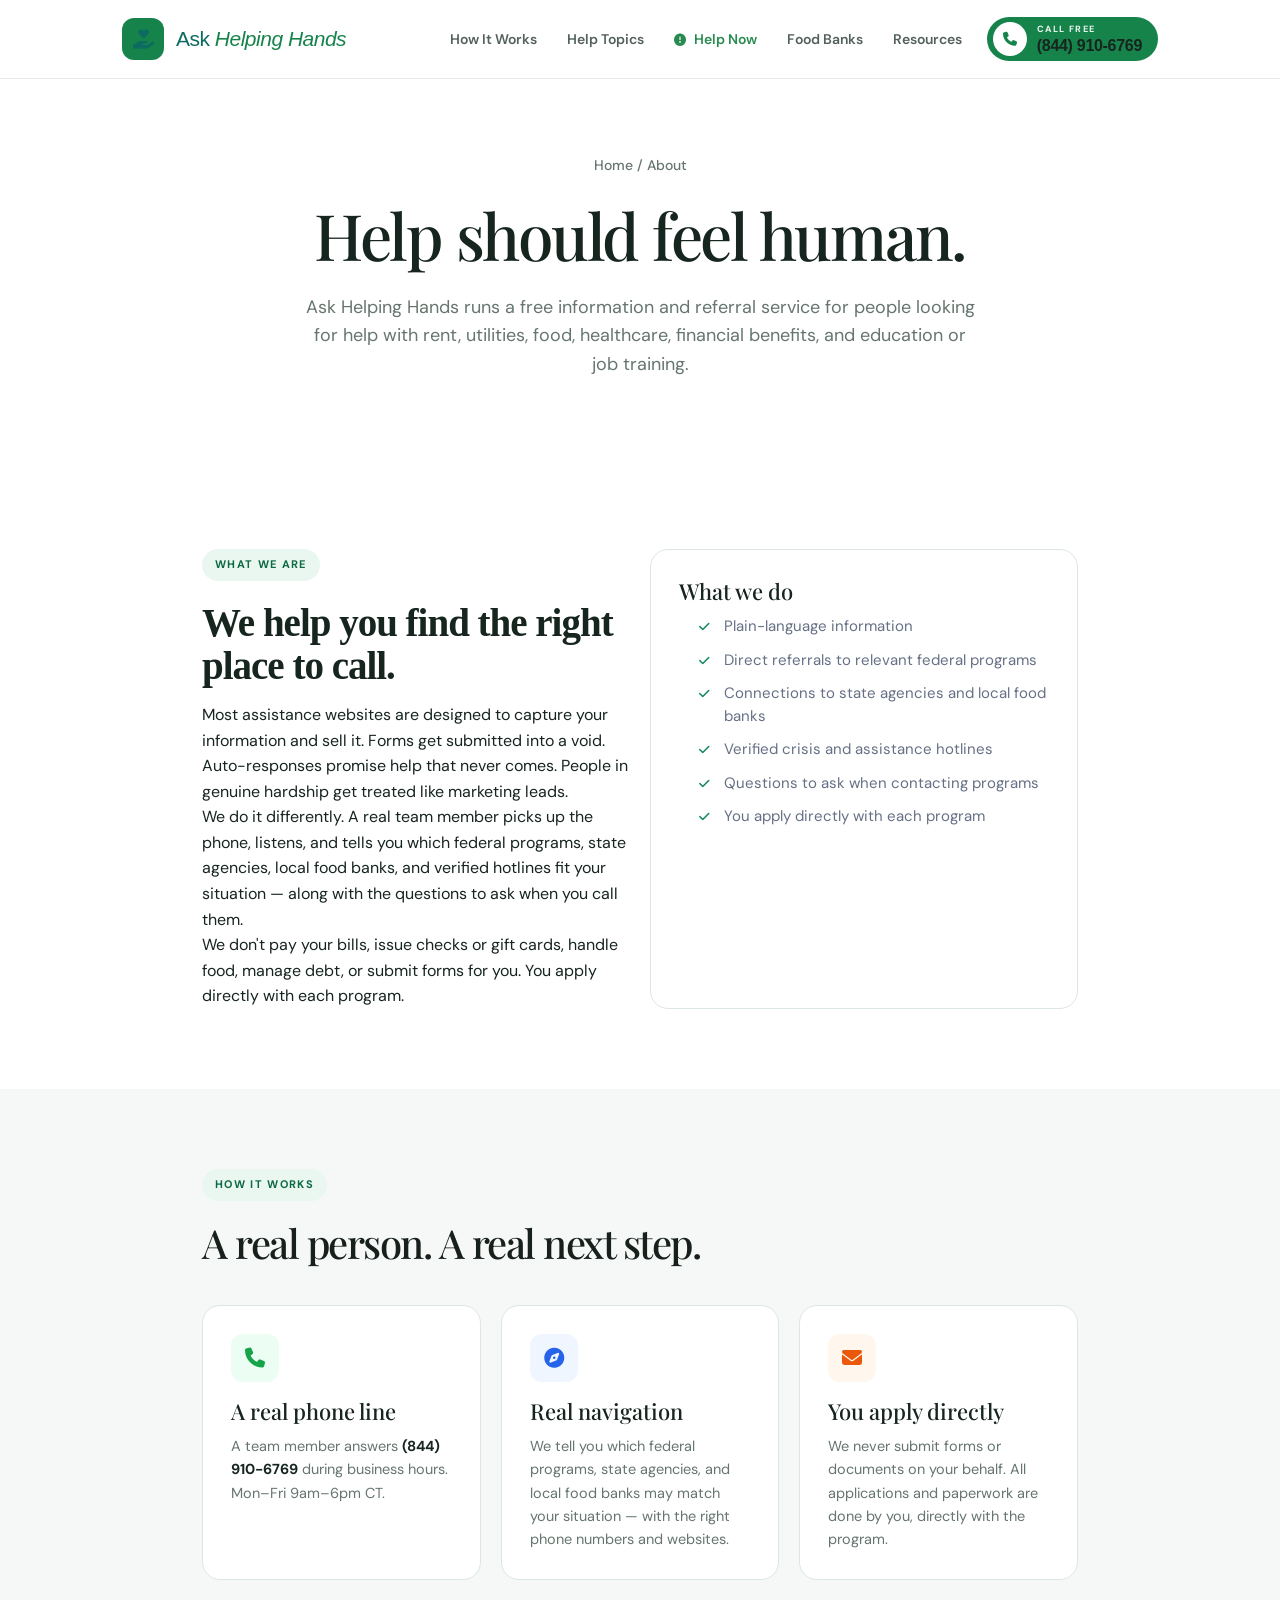
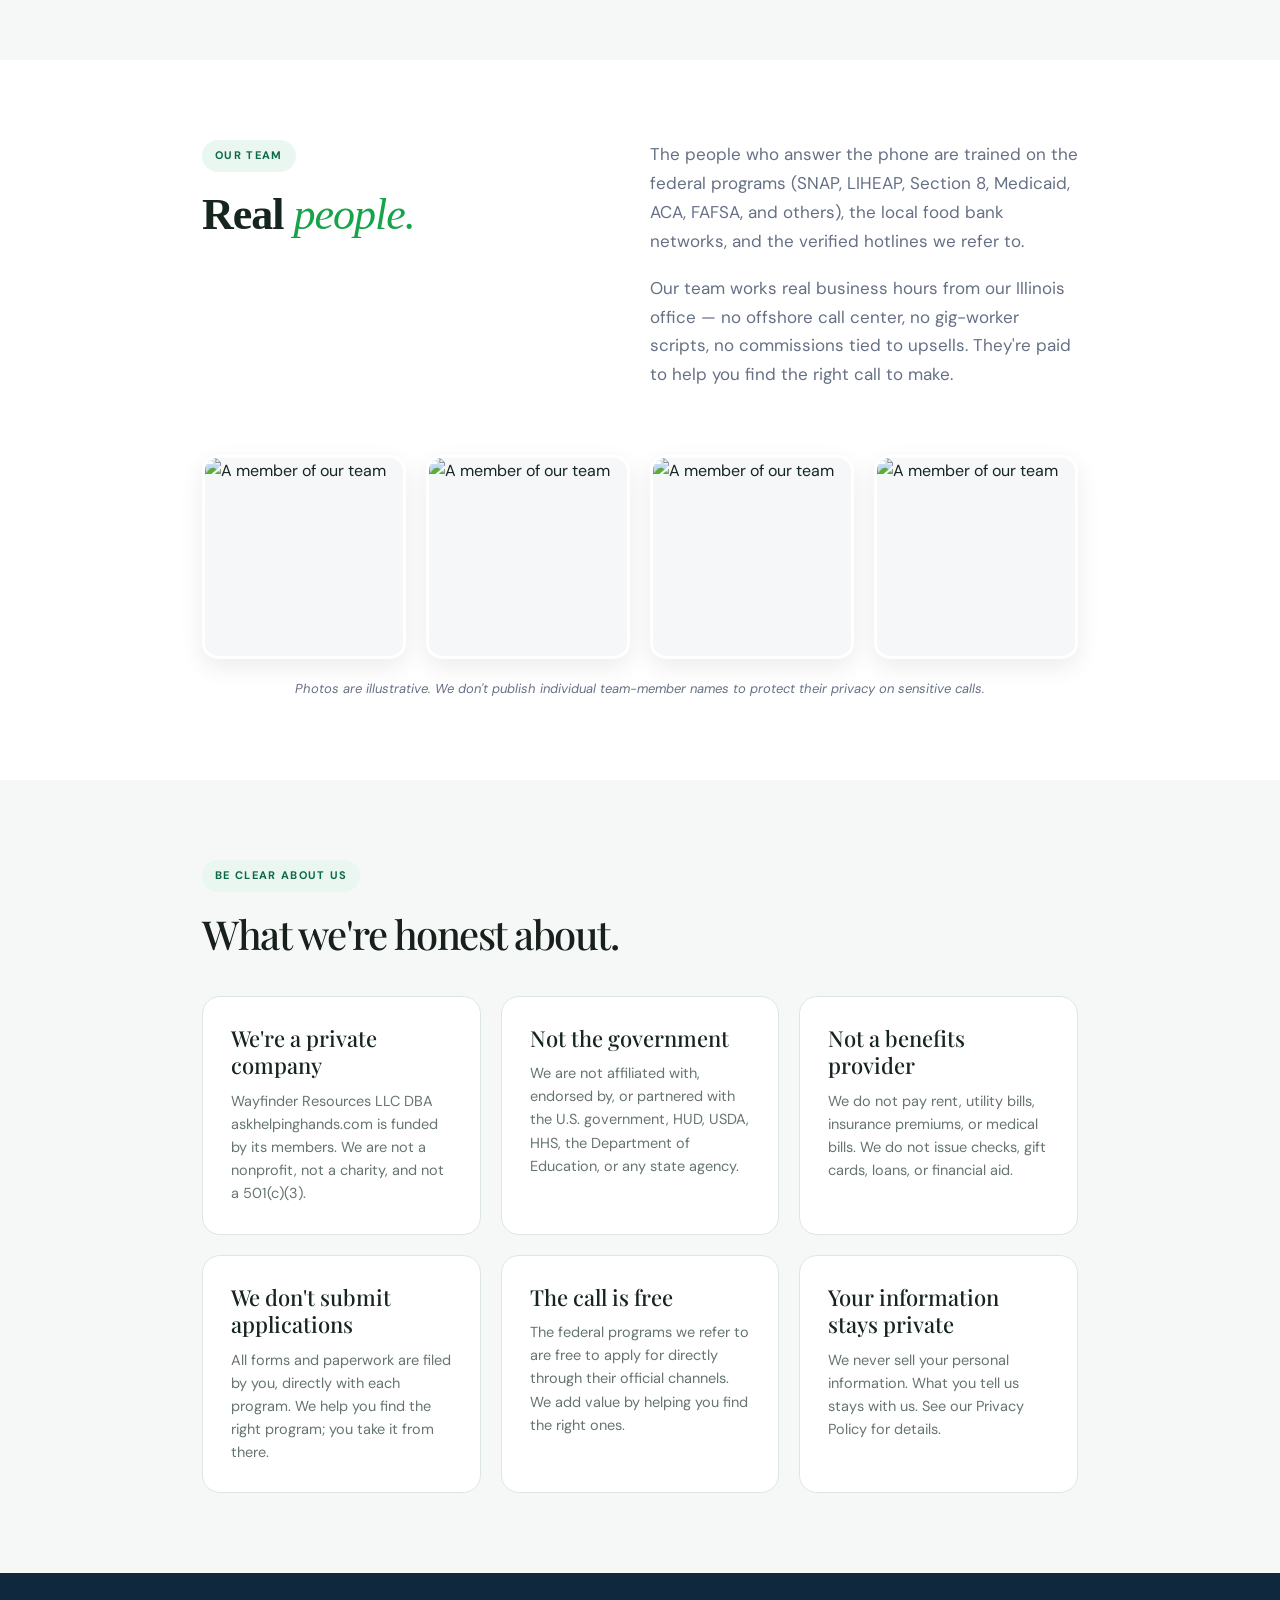
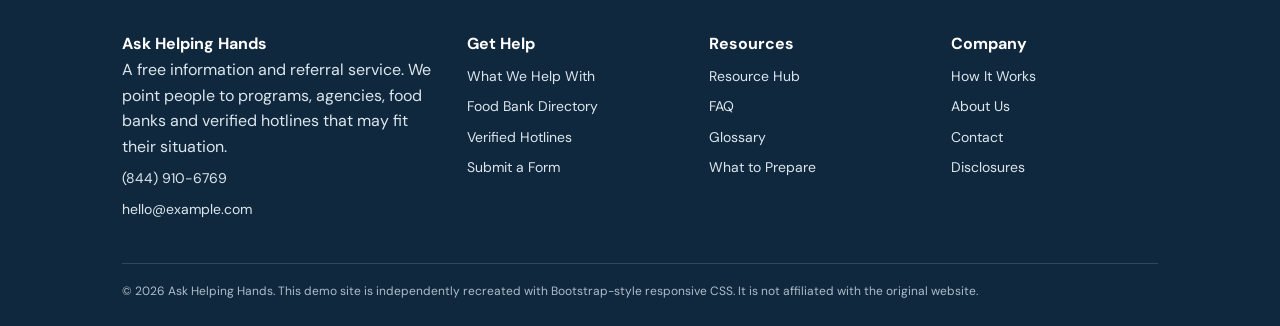
==== about.html @ 0b808bdf "new" ====
<!doctype html><html lang="en"><head><meta charset="utf-8"><meta name="viewport" content="width=device-width,initial-scale=1">
<title>About Us | Ask Helping Hands</title><meta name="description" content="Information and referral resources for help with food, housing, utilities, healthcare, finances and education.">
<link rel="stylesheet" href="assets/style.css">
<link rel="stylesheet" href="assets/how-it.css">
 <link rel="stylesheet" href="https://cdnjs.cloudflare.com/ajax/libs/font-awesome/6.7.2/css/all.min.css">
</head><body>
<header class="site-header">
  <div class="container nav-container">

    <!-- Logo -->
    <a href="/" class="brand">
      <span class="brand-icon">
        <i class="fa-solid fa-hand-holding-heart"></i>
      </span>
      <span class="brand-text">
        Ask <em>Helping Hands</em>
      </span>
    </a>

    <!-- Desktop Navigation -->
    <nav class="desktop-nav">
      <a href="how-it-works.html">How It Works</a>
      <a href="services.html">Help Topics</a>
      <a href="hotlines.html" class="help-now">
        <i class="fa-solid fa-circle-exclamation"></i>
        Help Now
      </a>
      <a href="food-banks.html">Food Banks</a>
      <a href="resources.html">Resources</a>
    </nav>

    <!-- Call Button -->
    <a href="tel:+18449106769" class="nav-call">
      <span class="call-icon">
        <i class="fa-solid fa-phone"></i>
      </span>

      <span class="call-text">
        <small>CALL FREE</small>
        <strong>(844) 910-6769</strong>
      </span>
    </a>

    <!-- Mobile Menu Button -->
    <button class="mobile-menu-btn" id="mobileMenuBtn" aria-label="Open menu">
      <i class="fa-solid fa-bars"></i>
    </button>

  </div>

  <!-- Mobile Navigation -->
  <div class="mobile-nav" id="mobileNav">
    <a href="how-it-works.html">
      <i class="fa-solid fa-route"></i>
      How It Works
    </a>

    <a href="services.html">
      <i class="fa-solid fa-hand-holding-heart"></i>
      Help Topics
    </a>

    <a href="hotlines.html" class="mobile-help-now">
      <i class="fa-solid fa-circle-exclamation"></i>
      Help Now
    </a>

    <a href="food-banks.html">
      <i class="fa-solid fa-location-dot"></i>
      Food Banks
    </a>

    <a href="resources.html">
      <i class="fa-solid fa-book-open"></i>
      Resources
    </a>

    <a href="tel:+18449106769" class="mobile-call">
      <i class="fa-solid fa-phone"></i>
      Call Free — (844) 910-6769
    </a>
  </div>
</header>
<header class="page-hero">
  <div class="container">
    <div class="breadcrumbs">Home / About</div>
    <h1>Help should feel human.</h1>
    <p class="muted">
      Ask Helping Hands runs a free information and referral service for people
      looking for help with rent, utilities, food, healthcare, financial
      benefits, and education or job training.
    </p>
  </div>
</header>

<section class="section">
  <div class="container grid-2">

    <div>
      <div class="eyebrow">What we are</div>

      <h2>We help you find the right place to call.</h2>

      <p>
        Most assistance websites are designed to capture your information and
        sell it. Forms get submitted into a void. Auto-responses promise help
        that never comes. People in genuine hardship get treated like
        marketing leads.
      </p>

      <p>
        We do it differently. A real team member picks up the phone, listens,
        and tells you which federal programs, state agencies, local food banks,
        and verified hotlines fit your situation — along with the questions to
        ask when you call them.
      </p>

      <p>
        We don't pay your bills, issue checks or gift cards, handle food,
        manage debt, or submit forms for you. You apply directly with each
        program.
      </p>
    </div>

    <div class="card">
      <h3>What we do</h3>

      <ul>
        <li>Plain-language information</li>
        <li>Direct referrals to relevant federal programs</li>
        <li>Connections to state agencies and local food banks</li>
        <li>Verified crisis and assistance hotlines</li>
        <li>Questions to ask when contacting programs</li>
        <li>You apply directly with each program</li>
      </ul>
    </div>

  </div>
</section>


<section class="section alt">
  <div class="container">

    <div class="section-head">
      <div class="eyebrow">How it works</div>
      <h2>A real person. A real next step.</h2>
    </div>

    <div class="grid-3">

      <div class="card">
        <div class="icon-box">
          <i class="fa-solid fa-phone"></i>
        </div>

        <h3>A real phone line</h3>

        <p class="muted">
          A team member answers
          <strong>(844) 910-6769</strong>
          during business hours.
          Mon–Fri 9am–6pm CT.
        </p>
      </div>


      <div class="card">
        <div class="icon-box housing-icon">
          <i class="fa-solid fa-compass"></i>
        </div>

        <h3>Real navigation</h3>

        <p class="muted">
          We tell you which federal programs, state agencies, and local food
          banks may match your situation — with the right phone numbers and
          websites.
        </p>
      </div>


      <div class="card">
        <div class="icon-box food-icon">
          <i class="fa-solid fa-envelope"></i>
        </div>

        <h3>You apply directly</h3>

        <p class="muted">
          We never submit forms or documents on your behalf. All applications
          and paperwork are done by you, directly with the program.
        </p>
      </div>

    </div>
  </div>
</section>


<section class="section">
  <div class="container">

    <div class="grid-2 team-intro">

      <div>
        <div class="eyebrow">Our Team</div>

        <h2>
          Real <em>people.</em>
        </h2>
      </div>

      <div>
        <p>
          The people who answer the phone are trained on the federal programs
          (SNAP, LIHEAP, Section 8, Medicaid, ACA, FAFSA, and others), the
          local food bank networks, and the verified hotlines we refer to.
        </p>

        <p>
          Our team works real business hours from our Illinois office — no
          offshore call center, no gig-worker scripts, no commissions tied to
          upsells. They're paid to help you find the right call to make.
        </p>
      </div>

    </div>


    <div class="team-gallery">

      <div class="team-photo">
        <img
          src="https://images.unsplash.com/photo-1556172732-1faa5d572eb6?w=320&h=320&fit=crop&crop=faces&auto=format&q=85"
          alt="A member of our team"
          loading="lazy"
        >
      </div>

      <div class="team-photo">
        <img
          src="https://images.unsplash.com/photo-1568236645308-b332c0acb6db?w=320&h=320&fit=crop&crop=faces&auto=format&q=85"
          alt="A member of our team"
          loading="lazy"
        >
      </div>

      <div class="team-photo">
        <img
          src="https://images.unsplash.com/photo-1533435137002-455932c8538f?w=320&h=320&fit=crop&crop=faces&auto=format&q=85"
          alt="A member of our team"
          loading="lazy"
        >
      </div>

      <div class="team-photo">
        <img
          src="https://images.unsplash.com/photo-1591761302407-cd59c623f5e2?w=320&h=320&fit=crop&crop=faces&auto=format&q=85"
          alt="A member of our team"
          loading="lazy"
        >
      </div>

    </div>

    <p class="team-note">
      Photos are illustrative. We don't publish individual team-member names
      to protect their privacy on sensitive calls.
    </p>

  </div>
</section>


<section class="section alt">
  <div class="container">

    <div class="section-head">
      <div class="eyebrow">Be clear about us</div>
      <h2>What we're honest about.</h2>
    </div>

    <div class="grid-3">

      <div class="card">
        <h3>We're a private company</h3>
        <p class="muted">
          Wayfinder Resources LLC DBA askhelpinghands.com is funded by its
          members. We are not a nonprofit, not a charity, and not a 501(c)(3).
        </p>
      </div>


      <div class="card">
        <h3>Not the government</h3>
        <p class="muted">
          We are not affiliated with, endorsed by, or partnered with the
          U.S. government, HUD, USDA, HHS, the Department of Education,
          or any state agency.
        </p>
      </div>


      <div class="card">
        <h3>Not a benefits provider</h3>
        <p class="muted">
          We do not pay rent, utility bills, insurance premiums, or medical
          bills. We do not issue checks, gift cards, loans, or financial aid.
        </p>
      </div>


      <div class="card">
        <h3>We don't submit applications</h3>
        <p class="muted">
          All forms and paperwork are filed by you, directly with each
          program. We help you find the right program; you take it from there.
        </p>
      </div>


      <div class="card">
        <h3>The call is free</h3>
        <p class="muted">
          The federal programs we refer to are free to apply for directly
          through their official channels. We add value by helping you find
          the right ones.
        </p>
      </div>


      <div class="card">
        <h3>Your information stays private</h3>
        <p class="muted">
          We never sell your personal information. What you tell us stays
          with us. See our Privacy Policy for details.
        </p>
      </div>

    </div>

  </div>
</section>
<footer class="footer"><div class="container"><div class="footer-grid">
<div><h4>Ask Helping Hands</h4><p>A free information and referral service. We point people to programs, agencies, food banks and verified hotlines that may fit their situation.</p><a href="tel:18449106769">(844) 910-6769</a><a href="mailto:hello@example.com">hello@example.com</a></div>
<div><h4>Get Help</h4><a href="services.html">What We Help With</a><a href="food-banks.html">Food Bank Directory</a><a href="hotlines.html">Verified Hotlines</a><a href="contact.html">Submit a Form</a></div>
<div><h4>Resources</h4><a href="resources.html">Resource Hub</a><a href="faq.html">FAQ</a><a href="resources.html#glossary">Glossary</a><a href="resources.html#prepare">What to Prepare</a></div>
<div><h4>Company</h4><a href="how-it-works.html">How It Works</a><a href="about.html">About Us</a><a href="contact.html">Contact</a><a href="disclosures.html">Disclosures</a></div>
</div><div class="fine">© <span class="year"></span> Ask Helping Hands. This demo site is independently recreated with Bootstrap-style responsive CSS. It is not affiliated with the original website.</div></div></footer>
<script src="assets/app.js"></script></body></html>
---- assets/style.css ----
:root{--ink:#17324d;--muted:#627487;--brand:#0d6b61;--brand2:#e8f5f1;--cream:#f7f8f5;--line:#dce5e2;--accent:#f3b33d}
*{box-sizing:border-box}html{scroll-behavior:smooth}body{margin:0;font-family:Inter,system-ui,-apple-system,Segoe UI,Roboto,Arial,sans-serif;color:var(--ink);background:#fff;line-height:1.6}.container{max-width:1120px;margin:auto;padding:0 22px}
.topbar{background:#17324d;color:#fff;font-size:14px}.topbar .container{display:flex;justify-content:space-between;gap:15px;padding:9px 22px}
.navbar{position:sticky;top:0;z-index:50;background:#fff;border-bottom:1px solid var(--line)}.navbar .container{display:flex;align-items:center;justify-content:space-between;min-height:76px}.brand{font-weight:800;font-size:21px;color:var(--ink);text-decoration:none}.brand span{color:var(--brand)}.navlinks{display:flex;gap:25px;align-items:center}.navlinks a{color:var(--ink);text-decoration:none;font-weight:600;font-size:15px}.navlinks a:hover{color:var(--brand)}.btn{display:inline-block;padding:13px 20px;border-radius:9px;text-decoration:none;font-weight:800;border:1px solid transparent;cursor:pointer}.btn-primary{background:var(--brand);color:#fff}.btn-primary:hover{background:#09574f}.btn-light{background:#fff;color:var(--ink);border-color:var(--line)}.menu{display:none;border:0;background:none;font-size:28px}
.hero{background:linear-gradient(135deg,#eef8f4,#fff 62%);padding:82px 0 70px}.hero-grid{display:grid;grid-template-columns:1.15fr .85fr;gap:50px;align-items:center}.eyebrow{font-size:13px;text-transform:uppercase;letter-spacing:.13em;font-weight:800;color:var(--brand);margin-bottom:14px}.hero h1{font-size:clamp(42px,6vw,68px);line-height:1.02;margin:0 0 22px;letter-spacing:-2px}.hero p{font-size:19px;color:var(--muted);max-width:650px}.actions{display:flex;gap:12px;flex-wrap:wrap;margin-top:28px}.hero-card{background:#fff;border:1px solid var(--line);border-radius:18px;padding:30px;box-shadow:0 20px 50px #17324d12}.hero-card h3{margin-top:0}.phone{font-size:31px;font-weight:900;color:var(--brand);text-decoration:none}.pill-row{display:flex;gap:8px;flex-wrap:wrap;margin-top:22px}.pill{background:var(--brand2);color:var(--brand);border-radius:999px;padding:7px 11px;font-size:13px;font-weight:700}
.section{padding:76px 0}.section.alt{background:var(--cream)}.section-head{max-width:720px;margin-bottom:35px}.section h2{font-size:39px;line-height:1.12;margin:0 0 14px;letter-spacing:-1px}.section-head p,.muted{color:var(--muted)}.grid-3{display:grid;grid-template-columns:repeat(3,1fr);gap:20px}.grid-2{display:grid;grid-template-columns:repeat(2,1fr);gap:24px}.card{border:1px solid var(--line);border-radius:15px;padding:25px;background:#fff}.card h3{margin:0 0 8px;font-size:20px}.num{font-weight:900;color:var(--brand);font-size:13px;letter-spacing:.08em}.topic-icon{font-size:28px;margin-bottom:14px}.states{display:grid;grid-template-columns:repeat(6,1fr);gap:9px}.state{padding:11px 7px;text-align:center;border:1px solid var(--line);border-radius:8px;color:var(--ink);text-decoration:none;font-size:13px;font-weight:650}.state:hover{background:var(--brand2);color:var(--brand)}
.cta{background:var(--ink);color:#fff;border-radius:20px;padding:45px}.cta h2{margin:0 0 10px}.cta p{color:#d8e1e8}.faq details{border-top:1px solid var(--line);padding:18px 0}.faq summary{cursor:pointer;font-weight:800}.form{max-width:720px}.form label{display:block;font-weight:750;margin:15px 0 7px}.form input,.form select,.form textarea{width:100%;padding:13px 14px;border:1px solid #cbd7d3;border-radius:8px;font:inherit}.form textarea{min-height:150px}.notice{padding:18px;border-left:4px solid var(--accent);background:#fff8e8;border-radius:7px}
.page-hero{background:var(--cream);padding:58px 0}.page-hero h1{font-size:50px;line-height:1.1;margin:0 0 12px}.breadcrumbs{font-size:14px;color:var(--muted);margin-bottom:12px}
.footer{background:#10283d;color:#dce6ed;padding:58px 0 25px}.footer-grid{display:grid;grid-template-columns:1.5fr 1fr 1fr 1fr;gap:35px}.footer h4{color:#fff;margin-top:0}.footer a{color:#dce6ed;text-decoration:none;display:block;margin:8px 0;font-size:14px}.footer a:hover{color:#fff}.fine{border-top:1px solid #31485a;margin-top:35px;padding-top:18px;font-size:12px;color:#aebdca}
.table{width:100%;border-collapse:collapse}.table th,.table td{padding:13px;border-bottom:1px solid var(--line);text-align:left}.badge{font-size:12px;font-weight:800;padding:4px 8px;border-radius:999px;background:var(--brand2);color:var(--brand)}
@media(max-width:800px){.navlinks{display:none}.menu{display:block}.hero-grid,.grid-2,.grid-3,.footer-grid{grid-template-columns:1fr}.states{grid-template-columns:repeat(3,1fr)}.hero{padding:55px 0}.hero h1{font-size:46px}.page-hero h1{font-size:40px}.topbar .container{flex-direction:column;gap:2px}}
:root{
      --green:#16834b;--green-dark:#0d6237;--green-soft:#e8f6ee;
      --ink:#18332a;--muted:#60716a;--surface:#f6f9f7;--border:#dfe9e3;
    }

    
    body{font-family:Inter,system-ui,-apple-system,"Segoe UI",sans-serif;color:var(--ink);background:#fff}
    h1,h2,h3,.display-font{font-family:Georgia,"Times New Roman",serif}
    .container{max-width:1140px}
    .hero{padding:90px 0;background:#fff;overflow:hidden}
    .eyebrow{display:inline-block;padding:.5rem .85rem;border-radius:999px;background:var(--green-soft);color:var(--green-dark);font-size:.72rem;font-weight:800;letter-spacing:.08em;text-transform:uppercase}
    .hero h1{font-size:clamp(3rem,7vw,5.5rem);line-height:.96;letter-spacing:-.04em}
    .hero h1 em,h2 em{color:var(--green);font-weight:400}
    .hero-copy{font-size:1.12rem;line-height:1.65;color:var(--muted);max-width:650px}
    .btn-main{background:var(--green);color:#fff;border:0;border-radius:999px;padding:.9rem 1.5rem;font-weight:800}
    .btn-main:hover{background:var(--green-dark);color:#fff}
    .btn-outline-main{border:1px solid var(--border);border-radius:999px;padding:.9rem 1.5rem;font-weight:700;color:var(--ink);background:#fff}
    .btn-outline-main:hover{border-color:var(--green);color:var(--green)}
    .hero-image{height:560px;border-radius:28px;overflow:hidden;position:relative;background:#e8f0eb}
    .hero-image img{width:100%;height:100%;object-fit:cover}
    .float-card{position:absolute;background:#fff;border:1px solid var(--border);border-radius:16px;padding:13px 16px;box-shadow:0 12px 35px rgba(20,50,35,.12)}
    .float-top{top:12%;left:-18px}.float-bottom{bottom:12%;right:-18px}
    .pill{display:inline-block;background:#f4f8f5;border:1px solid var(--border);border-radius:999px;padding:.45rem .75rem;font-size:.78rem;font-weight:700;margin:.2rem}
    .section{padding:90px 0}.section-alt{background:var(--surface)}
    .section-title{text-align:center;max-width:760px;margin:0 auto 50px}
    .section-title h2{font-size:clamp(2.4rem,5vw,3.5rem);line-height:1.05}
    .section-title p{color:var(--muted);font-size:1.05rem;line-height:1.6}
    .card-clean{height:100%;background:#fff;border:1px solid var(--border);border-radius:20px;padding:28px;transition:.2s}
    .card-clean:hover{transform:translateY(-4px);box-shadow:0 15px 35px rgba(20,50,35,.1)}
    .topic-card{border-radius:20px;padding:28px;height:100%;border:1px solid var(--border);background:#fff}
    .topic-icon{width:54px;height:54px;border-radius:15px;background:var(--green-soft);display:grid;place-items:center;font-size:1.4rem;margin-bottom:20px}
    .topic-card p,.card-clean p{color:var(--muted);line-height:1.65}
    .topic-card a{color:var(--green-dark);font-weight:800;text-decoration:none}
    .state-grid{display:grid;grid-template-columns:repeat(7,1fr);gap:8px}
    .state{padding:10px 5px;text-align:center;border:1px solid var(--border);border-radius:9px;background:var(--surface);color:var(--ink);text-decoration:none;font-size:.78rem;font-weight:700}
    .state:hover{background:var(--green-soft);color:var(--green-dark);border-color:var(--green)}
    .ticker{background:var(--ink);color:#fff;overflow:hidden;padding:16px 0;white-space:nowrap}
    .ticker-track{display:flex;gap:38px;width:max-content;animation:ticker 28s linear infinite}
    .ticker span{font-family:Georgia,serif;font-style:italic;color:#eaf2ed}
    @keyframes ticker{to{transform:translateX(-50%)}}
    .hotline{background:#fff;border:1px solid var(--border);border-radius:20px;padding:26px;height:100%;display:flex;flex-direction:column}
    .hotline p{color:var(--muted);line-height:1.6;flex-grow:1}
    .hotline .tag{font-size:.68rem;font-weight:800;text-transform:uppercase;letter-spacing:.08em;background:var(--green-soft);color:var(--green-dark);padding:.35rem .55rem;border-radius:6px}
    .phone-btn{display:inline-block;background:var(--green);color:#fff;text-decoration:none;border-radius:999px;padding:.7rem 1.1rem;font-weight:800;align-self:flex-start}
    .phone-btn:hover{background:var(--green-dark);color:#fff}
    .faq .accordion-item{border:1px solid var(--border);border-radius:15px!important;overflow:hidden;margin-bottom:8px}
    .faq .accordion-button{font-family:Georgia,serif;font-size:1.15rem;font-weight:600;color:var(--ink);background:var(--surface);box-shadow:none}
    .faq .accordion-button:not(.collapsed){background:var(--green-soft);color:var(--ink)}
    .faq .accordion-body{color:var(--muted);line-height:1.7;background:#fff}
    .cta{background:var(--ink);color:#fff;border-radius:28px;padding:70px 30px;text-align:center}
    .cta p{color:#cbd8d1;font-size:1.05rem}
    .small-note{font-size:.8rem;color:var(--muted)}

    /* =========================================
   NAVBAR
========================================= */

.site-header {
  position: sticky;
  top: 0;
  z-index: 9999;
  background: rgba(255, 255, 255, 0.96);
  backdrop-filter: blur(14px);
  -webkit-backdrop-filter: blur(14px);
  border-bottom: 1px solid #e7ebe8;
}

.nav-container {
  min-height: 78px;
  display: flex;
  align-items: center;
  justify-content: space-between;
  gap: 25px;
}

/* Logo */

.brand {
  display: inline-flex;
  align-items: center;
  gap: 12px;
  text-decoration: none;
  flex-shrink: 0;
}

.brand-icon {
  width: 42px;
  height: 42px;
  display: grid;
  place-items: center;
  border-radius: 12px;
  background: #16834b;
  color: #fff;
  font-size: 19px;
  transition: 0.25s ease;
}

.brand:hover .brand-icon {
  transform: rotate(3deg) scale(1.04);
}

.brand-text {
  color: #18231e;
  font-family: "Inter", sans-serif;
  font-size: 21px;
  font-weight: 500;
  letter-spacing: -0.5px;
}

.brand-text em {
  color: #16834b;
  font-style: italic;
  font-weight: 400;
}

/* Desktop Navigation */

.desktop-nav {
  display: flex;
  align-items: center;
  gap: 30px;
  margin-left: auto;
}

.desktop-nav a {
  position: relative;
  color: #53615b;
  font-size: 14px;
  font-weight: 600;
  text-decoration: none;
  transition: 0.2s ease;
  white-space: nowrap;
}

.desktop-nav a:hover {
  color: #16834b;
}

.desktop-nav a::after {
  content: "";
  position: absolute;
  left: 0;
  right: 0;
  bottom: -7px;
  height: 2px;
  background: #16834b;
  transform: scaleX(0);
  transform-origin: center;
  transition: 0.2s ease;
}

.desktop-nav a:hover::after {
  transform: scaleX(1);
}

.desktop-nav .help-now {
  color: #278b50;
}

.desktop-nav .help-now i {
  margin-right: 5px;
  font-size: 12px;
}

/* Call Button */

.nav-call {
  display: inline-flex;
  align-items: center;
  gap: 10px;
  background: #16834b;
  color: #fff;
  padding: 5px 16px 5px 6px;
  border-radius: 50px;
  text-decoration: none;
  flex-shrink: 0;
  transition: 0.25s ease;
}

.nav-call:hover {
  color: #fff;
  background: #116b3d;
  transform: translateY(-1px);
}

.call-icon {
  width: 34px;
  height: 34px;
  border-radius: 50%;
  display: grid;
  place-items: center;
  background: #fff;
  color: #16834b;
  font-size: 14px;
}

.call-text {
  display: flex;
  flex-direction: column;
  line-height: 1;
}

.call-text small {
  font-size: 9px;
  letter-spacing: 1.4px;
  font-weight: 800;
  margin-bottom: 4px;
  opacity: 0.9;
}

.call-text strong {
  font-family: "Inter", sans-serif;
  font-size: 16px;
  font-weight: 600;
  letter-spacing: -0.3px;
}

/* Mobile Button */

.mobile-menu-btn {
  display: none;
  width: 42px;
  height: 42px;
  border: 1px solid #dfe5e1;
  border-radius: 11px;
  background: #fff;
  color: #18231e;
  font-size: 18px;
  cursor: pointer;
}

/* Mobile Navigation */

.mobile-nav {
  display: none;
  padding: 12px 20px 20px;
  border-top: 1px solid #edf0ee;
  background: #fff;
}

.mobile-nav a {
  display: flex;
  align-items: center;
  gap: 12px;
  padding: 13px 8px;
  color: #3e4d46;
  font-size: 15px;
  font-weight: 600;
  text-decoration: none;
  border-bottom: 1px solid #eef1ef;
}

.mobile-nav a i {
  width: 22px;
  color: #16834b;
  text-align: center;
}

.mobile-nav .mobile-help-now {
  color: #23834c;
}

.mobile-nav .mobile-call {
  justify-content: center;
  margin-top: 12px;
  padding: 14px;
  border: 0;
  border-radius: 12px;
  background: #16834b;
  color: #fff;
}

.mobile-nav .mobile-call i {
  color: #fff;
}

/* =========================================
   RESPONSIVE NAVBAR
========================================= */

@media (max-width: 1100px) {

  .desktop-nav {
    gap: 18px;
  }

  .desktop-nav a {
    font-size: 13px;
  }

  .call-text strong {
    font-size: 14px;
  }
}

@media (max-width: 900px) {

  .desktop-nav,
  .nav-call {
    display: none;
  }

  .mobile-menu-btn {
    display: grid;
    place-items: center;
  }

  .mobile-nav.active {
    display: block;
  }

  .nav-container {
    min-height: 70px;
  }
}

@media (max-width: 480px) {

  .brand-text {
    font-size: 18px;
  }

  .brand-icon {
    width: 39px;
    height: 39px;
    font-size: 17px;
  }

  .nav-container {
    padding-left: 15px;
    padding-right: 15px;
  }
}
    @media(max-width:991px){
      .hero{padding:60px 0}.hero-image{height:440px}.state-grid{grid-template-columns:repeat(5,1fr)}
      .float-top{left:10px}.float-bottom{right:10px}
    }
    @media(max-width:575px){
      .section{padding:65px 0}.state-grid{grid-template-columns:repeat(3,1fr)}.hero-image{height:360px}
      .float-card{font-size:.78rem}.hero h1{font-size:3.2rem}
    }
---- assets/how-it.css ----
/* =========================================================
   ASK HELPING HANDS - HOW IT WORKS PAGE
   ========================================================= */

/* ---------- Google Font ---------- */

@import url('https://fonts.googleapis.com/css2?family=DM+Sans:wght@400;500;600;700&family=Playfair+Display:ital,wght@0,400;0,500;1,400;1,500&display=swap');


/* ---------- Root ---------- */

:root {
    --primary: #168a5b;
    --primary-dark: #0d6844;
    --primary-light: #e9f7f0;

    --ink: #17251f;
    --muted: #66756e;

    --surface: #f5f8f6;
    --white: #ffffff;

    --border: #dce7e1;

    --shadow: 0 10px 30px rgba(20, 60, 45, 0.08);
    --shadow-green: 0 12px 30px rgba(22, 138, 91, 0.22);

    --radius: 18px;
    --container: 1080px;
}


/* ---------- Reset ---------- */

* {
    margin: 0;
    padding: 0;
    box-sizing: border-box;
}

html {
    scroll-behavior: smooth;
}

body {
    font-family: "DM Sans", Arial, sans-serif;
    color: var(--ink);
    background: var(--white);
    line-height: 1.6;
    font-size: 16px;
}

img {
    max-width: 100%;
    display: block;
}

a {
    color: inherit;
    text-decoration: none;
}

button,
input,
textarea,
select {
    font: inherit;
}


/* ---------- Main Container ---------- */

.container {
    width: min(100% - 40px, var(--container));
    margin-inline: auto;
}


/* =========================================================
   HERO
   ========================================================= */

.page-hero {
    background: var(--white);
    text-align: center;
    padding: 75px 0 55px;
}

.page-hero .container {
    max-width: 860px;
}

.breadcrumbs {
    color: var(--muted);
    font-size: 14px;
    font-weight: 500;
    margin-bottom: 25px;
}

.eyebrow {
    display: inline-block;
    padding: 7px 13px;
    border-radius: 999px;

    background: var(--primary-light);
    color: var(--primary-dark);

    font-size: 11px;
    font-weight: 700;
    letter-spacing: 0.12em;
    text-transform: uppercase;

    margin-bottom: 20px;
}

.page-hero h1 {
    font-family: "Playfair Display", Georgia, serif;
    font-size: clamp(44px, 7vw, 64px);
    font-weight: 500;
    line-height: 1.05;
    letter-spacing: -0.035em;

    margin-bottom: 24px;
}

.page-hero h1 em {
    color: var(--primary);
    font-weight: 400;
}

.page-hero > .container > .muted {
    max-width: 680px;
    margin: 0 auto 35px;
}


/* ---------- Muted Text ---------- */

.muted {
    color: var(--muted);
    font-size: 18px;
    line-height: 1.6;
}


/* =========================================================
   BUTTON
   ========================================================= */

.btn {
    display: inline-flex;
    align-items: center;
    justify-content: center;
    gap: 15px;

    border: 0;
    cursor: pointer;

    font-weight: 700;
    transition: all 0.25s ease;
}

.btn-primary {
    background: var(--primary);
    color: var(--white);

    padding: 14px 28px 14px 18px;
    border-radius: 999px;

    box-shadow: var(--shadow-green);
}

.btn-primary:hover {
    background: var(--primary-dark);
    transform: translateY(-3px);
}

.btn-primary > i {
    width: 48px;
    height: 48px;

    display: grid;
    place-items: center;

    background: var(--white);
    color: var(--primary);

    border-radius: 50%;
    font-size: 20px;
}

.btn-primary span {
    display: flex;
    flex-direction: column;
    align-items: flex-start;

    line-height: 1.1;

    font-family: "Playfair Display", Georgia, serif;
    font-size: 27px;
    font-weight: 500;
}

.btn-primary span small {
    font-family: "DM Sans", Arial, sans-serif;

    font-size: 10px;
    font-weight: 700;
    letter-spacing: 0.15em;
    text-transform: uppercase;

    opacity: 0.85;
    margin-bottom: 4px;
}


/* ---------- Hours ---------- */

.hours {
    display: flex;
    align-items: center;
    justify-content: center;
    gap: 7px;

    color: var(--muted);
    font-size: 13px;
    font-weight: 500;

    margin-top: 16px;
}

.hours i {
    font-size: 13px;
}


/* =========================================================
   SECTIONS
   ========================================================= */

.section {
    padding: 80px 0;
    background: var(--white);
}

.section.alt {
    background: var(--surface);
}

.section .container {
    max-width: 920px;
}


/* ---------- Section Heading ---------- */

.section-head {
    margin-bottom: 45px;
}

.section-head h2 {
    font-family: "Playfair Display", Georgia, serif;

    font-size: clamp(36px, 5vw, 48px);
    font-weight: 500;
    line-height: 1.08;

    letter-spacing: -0.03em;

    margin-bottom: 20px;
}

.section-head h2 em {
    color: var(--primary);
    font-weight: 400;
}

.section-head p {
    color: var(--muted);
    font-size: 17px;
    line-height: 1.7;

    max-width: 700px;
    margin-bottom: 15px;
}

.section-head p:last-child {
    margin-bottom: 0;
}

.section-head.center {
    text-align: center;
}

.section-head.center p {
    margin-left: auto;
    margin-right: auto;
}


/* =========================================================
   GRID
   ========================================================= */

.grid-3 {
    display: grid;
    grid-template-columns: repeat(3, 1fr);
    gap: 20px;
}

.grid-2 {
    display: grid;
    grid-template-columns: repeat(2, 1fr);
    gap: 20px;
}


/* =========================================================
   CARDS
   ========================================================= */

.card {
    background: var(--white);

    border: 1px solid var(--border);
    border-radius: var(--radius);

    padding: 28px;

    transition:
        transform 0.25s ease,
        box-shadow 0.25s ease;
}

.card:hover {
    transform: translateY(-4px);
    box-shadow: var(--shadow);
}

.section.alt .card {
    background: var(--white);
}


/* ---------- Card Icon ---------- */

.icon-box {
    width: 48px;
    height: 48px;

    display: grid;
    place-items: center;

    background: var(--primary-light);
    color: var(--primary);

    border-radius: 12px;

    margin-bottom: 17px;

    font-size: 20px;
}


/* ---------- Card Heading ---------- */

.card h3 {
    font-family: "Playfair Display", Georgia, serif;

    color: var(--ink);

    font-size: 22px;
    font-weight: 500;

    line-height: 1.25;

    margin-bottom: 10px;
}


/* ---------- Card Paragraph ---------- */

.card p {
    color: var(--muted);

    font-size: 14.5px;
    line-height: 1.6;
}


/* =========================================================
   SIMPLE PROCESS NUMBERS
   ========================================================= */

.num {
    display: inline-flex;
    align-items: center;
    justify-content: center;

    width: 43px;
    height: 43px;

    border-radius: 50%;

    background: var(--primary-light);
    color: var(--primary);

    font-size: 13px;
    font-weight: 700;

    margin-bottom: 18px;
}


/* =========================================================
   LISTS
   ========================================================= */

.card ul {
    list-style: none;
    margin-top: 15px;
}

.card ul li {
    position: relative;

    color: var(--muted);

    font-size: 15px;

    padding-left: 25px;
    margin-bottom: 12px;
}

.card ul li:last-child {
    margin-bottom: 0;
}

.card ul li::before {
    content: "\f00c";

    position: absolute;
    left: 0;
    top: 3px;

    font-family: "Font Awesome 6 Free";
    font-weight: 900;

    color: var(--primary);
    font-size: 12px;
}


/* =========================================================
   NOTICE
   ========================================================= */

.notice {
    margin-top: 30px;

    padding: 18px 22px;

    background: #fff9e8;
    border: 1px solid #f0dfaa;
    border-radius: 14px;

    color: #655323;

    font-size: 14px;
    line-height: 1.6;
}

.notice strong {
    color: #473a14;
}


/* =========================================================
   CTA
   ========================================================= */

.cta-section {
    text-align: center;
    padding: 90px 0;
}

.cta-section .container {
    max-width: 760px;
}

.cta-section h2 {
    font-family: "Playfair Display", Georgia, serif;

    font-size: clamp(40px, 6vw, 52px);
    font-weight: 500;

    line-height: 1.08;
    letter-spacing: -0.035em;

    margin-bottom: 22px;
}

.cta-section h2 em {
    color: var(--primary);
    font-weight: 400;
}

.cta-section > .container > p:not(.callback-link) {
    color: var(--muted);

    font-size: 18px;
    line-height: 1.65;

    max-width: 680px;

    margin: 0 auto 32px;
}


/* ---------- Callback Link ---------- */

.callback-link {
    margin-top: 15px;
}

.callback-link a {
    color: var(--muted);

    font-size: 14px;
    font-weight: 600;

    text-decoration: underline;
    text-underline-offset: 4px;

    transition: color 0.2s ease;
}

.callback-link a:hover {
    color: var(--primary);
}


/* =========================================================
   STRONG TEXT
   ========================================================= */

strong {
    color: var(--ink);
}
/* =========================================
   RESOURCES PAGE
========================================= */

.resources-tools {
  background: #f7f9f8;
}

.section-badge {
  display: inline-block;
  padding: 7px 13px;
  border-radius: 999px;
  background: #eaf7ef;
  color: #176b3e;
  font-size: 11px;
  font-weight: 800;
  text-transform: uppercase;
  letter-spacing: .12em;
  margin-bottom: 16px;
}

.financial-badge {
  background: #fff3e5;
  color: #8a5311;
}

.section-head {
  max-width: 640px;
  margin-bottom: 40px;
}

.section-head h2 {
  color: #17201b;
  font-size: 40px;
  line-height: 1.1;
  letter-spacing: -1.5px;
  font-weight: 500;
  margin: 0;
}

.section-head h2 em {
  color: #159957;
  font-style: italic;
  font-weight: 400;
}

.section-head .muted {
  margin-top: 16px;
  font-size: 16px;
  line-height: 1.6;
}


/* =========================================
   PLANNING TOOL CARDS
========================================= */

.resource-tool-card {
  display: flex;
  flex-direction: column;
  padding: 28px;
  background: #fff;
  border: 1px solid #e1e6e3;
  border-radius: 16px;
  text-decoration: none;
  transition: .25s ease;
}

.resource-tool-card:hover {
  transform: translateY(-5px);
  border-color: #159957;
  box-shadow: 0 15px 35px rgba(20, 40, 30, .10);
}

.resource-icon {
  width: 48px;
  height: 48px;
  display: grid;
  place-items: center;
  border-radius: 12px;
  margin-bottom: 20px;
  color: #fff;
  font-size: 21px;
}

.resource-icon-primary {
  background: #159957;
}

.resource-icon-housing {
  background: #4b8f63;
}

.resource-icon-financial {
  background: #b87524;
}

.resource-icon-utility {
  background: #237c8a;
}

.resource-tool-card h3 {
  margin: 0 0 12px;
  color: #176b3e;
  font-size: 22px;
  line-height: 1.15;
  font-weight: 600;
  letter-spacing: -.4px;
}

.resource-tool-card:nth-child(2) h3 {
  color: #356d49;
}

.resource-tool-card:nth-child(3) h3 {
  color: #9b641d;
}

.resource-tool-card:nth-child(4) h3 {
  color: #236c78;
}

.resource-tool-card p {
  margin: 0 0 20px;
  color: #667085;
  font-size: 14.5px;
  line-height: 1.55;
  flex-grow: 1;
}

.resource-open {
  display: inline-flex;
  align-items: center;
  gap: 7px;
  color: #159957;
  font-size: 13px;
  font-weight: 700;
}

.resource-open i {
  transition: transform .2s ease;
}

.resource-tool-card:hover .resource-open i {
  transform: translateX(4px);
}


/* =========================================
   RESOURCE LIBRARY
========================================= */

.program-library {
  background: #fff;
}

.resource-heading {
  max-width: 640px;
}

.resources-grid {
  display: grid;
  grid-template-columns: repeat(3, 1fr);
  gap: 24px;
}

.resource-card {
  overflow: hidden;
  display: flex;
  flex-direction: column;
  background: #fff;
  border: 1px solid #e1e6e3;
  border-radius: 16px;
  text-decoration: none;
  transition: .25s ease;
}

.resource-card:hover {
  transform: translateY(-5px);
  border-color: #159957;
  box-shadow: 0 15px 35px rgba(20, 40, 30, .10);
}


/* Images */

.resource-image {
  position: relative;
  height: 205px;
  overflow: hidden;
  background: #edf1ef;
}

.resource-image img {
  width: 100%;
  height: 100%;
  display: block;
  object-fit: cover;
  transition: transform .5s ease;
}

.resource-card:hover .resource-image img {
  transform: scale(1.05);
}

.resource-category {
  position: absolute;
  z-index: 2;
  top: 16px;
  left: 16px;

  padding: 6px 12px;
  border-radius: 999px;

  background: rgba(255,255,255,.95);
  color: #17201b;

  font-size: 11.5px;
  font-weight: 700;
  letter-spacing: .02em;
}


/* Content */

.resource-content {
  display: flex;
  flex-direction: column;
  flex-grow: 1;
  padding: 24px;
}

.resource-content h3 {
  margin: 0 0 10px;
  color: #17201b;
  font-size: 20px;
  line-height: 1.2;
  font-weight: 600;
  letter-spacing: -.3px;
}

.resource-content p {
  margin: 0 0 18px;
  color: #667085;
  font-size: 14px;
  line-height: 1.5;
  flex-grow: 1;
}

.resource-meta {
  display: flex;
  justify-content: space-between;
  padding-top: 14px;
  border-top: 1px solid #e1e6e3;
  color: #667085;
  font-size: 12.5px;
  font-weight: 600;
}


/* =========================================
   FOOD BANK + HOTLINE
========================================= */

.resources-support {
  background: #f7f9f8;
}

.support-card {
  display: flex;
  flex-direction: column;
  padding: 40px;
  background: #fff;
  border: 1px solid #e1e6e3;
  border-radius: 16px;
  text-decoration: none;
  transition: .25s ease;
}

.support-card:hover {
  transform: translateY(-5px);
  box-shadow: 0 15px 35px rgba(20, 40, 30, .10);
}

.food-support:hover {
  border-color: #d47b2d;
}

.crisis-support {
  border: 2px solid #c93636;
}

.crisis-support:hover {
  border-color: #b82e2e;
}

.support-icon {
  width: 48px;
  height: 48px;
  display: grid;
  place-items: center;
  margin-bottom: 20px;
  border-radius: 12px;
  color: #fff;
  font-size: 21px;
}

.food-support .support-icon {
  background: #d47b2d;
}

.crisis-support .support-icon {
  background: #c93636;
}

.support-label {
  align-self: flex-start;
  padding: 5px 10px;
  margin-bottom: 12px;
  border-radius: 6px;

  font-size: 10.5px;
  font-weight: 800;
  letter-spacing: .08em;
  text-transform: uppercase;
}

.food-support .support-label {
  background: #fff1e5;
  color: #95531c;
}

.crisis-support .support-label {
  background: #fdecec;
  color: #a62b2b;
}

.support-card h3 {
  margin: 0 0 12px;
  color: #17201b;
  font-size: 28px;
  line-height: 1.15;
  letter-spacing: -.7px;
  font-weight: 600;
}

.food-support:hover h3 {
  color: #95531c;
}

.crisis-support:hover h3 {
  color: #a62b2b;
}

.support-card p {
  margin: 0 0 20px;
  color: #667085;
  font-size: 14.5px;
  line-height: 1.55;
  flex-grow: 1;
}

.support-link {
  display: inline-flex;
  align-items: center;
  gap: 7px;
  font-size: 13px;
  font-weight: 700;
}

.food-support .support-link {
  color: #d47b2d;
}

.crisis-support .support-link {
  color: #c93636;
}

.support-link i {
  transition: transform .2s ease;
}

.support-card:hover .support-link i {
  transform: translateX(4px);
}


/* =========================================
   CALL CTA
========================================= */

.resource-call-cta {
  padding: 80px 20px;
  background: #176b3e;
  color: #fff;
  text-align: center;
}

.resource-call-cta .container {
  max-width: 760px;
  margin: 0 auto;
}

.resource-call-cta h2 {
  margin: 0 0 24px;
  font-size: clamp(34px, 5vw, 56px);
  line-height: 1.05;
  letter-spacing: -.8px;
  font-weight: 500;
}

.resource-call-cta h2 em {
  color: #e8f7ee;
  font-weight: 400;
  font-style: italic;
}

.resource-call-cta > .container > p {
  max-width: 560px;
  margin: 0 auto 34px;
  color: rgba(255,255,255,.85);
  font-size: 17px;
  line-height: 1.6;
}

.call-button {
  display: inline-flex;
  align-items: center;
  gap: 16px;

  padding: 8px 32px 8px 8px;
  border-radius: 999px;

  background: #fff;
  color: #17201b;

  text-decoration: none;
  box-shadow: 0 15px 35px rgba(0,0,0,.18);
  transition: .25s ease;
}

.call-button:hover {
  background: #eef8f2;
  transform: translateY(-4px);
}

.call-button-icon {
  width: 48px;
  height: 48px;
  display: grid;
  place-items: center;
  border-radius: 50%;
  background: #159957;
  color: #fff;
  font-size: 20px;
}

.call-button-text {
  display: flex;
  flex-direction: column;
  align-items: flex-start;
  line-height: 1.1;
}

.call-button-text small {
  margin-bottom: 4px;
  color: #667085;
  font-size: 11px;
  font-weight: 800;
  text-transform: uppercase;
  letter-spacing: .16em;
}

.call-button-text strong {
  color: #17201b;
  font-size: 28px;
  font-weight: 600;
  letter-spacing: -.5px;
}

.call-hours {
  margin-top: 22px !important;
  margin-bottom: 0 !important;
  color: rgba(255,255,255,.7) !important;
  font-size: 13.5px !important;
}
/* =========================
   ABOUT PAGE
========================= */

.about-page .page-hero {
  background: #fff;
}

.team-intro {
  align-items: start;
  margin-bottom: 48px;
}

.team-intro h2 {
  font-size: 44px;
  line-height: 1.05;
  margin: 0;
}

.team-intro h2 em {
  color: #16a34a;
  font-weight: 400;
  font-style: italic;
}

.team-intro p {
  color: #667085;
  font-size: 17px;
  line-height: 1.7;
  margin-bottom: 18px;
}

.icon-box {
  width: 48px;
  height: 48px;
  border-radius: 12px;
  display: grid;
  place-items: center;
  margin-bottom: 16px;
  background: #ecfdf3;
  color: #16a34a;
  font-size: 20px;
}

.housing-icon {
  background: #eff6ff;
  color: #2563eb;
}

.food-icon {
  background: #fff7ed;
  color: #ea580c;
}


/* Team photos */

.team-gallery {
  display: grid;
  grid-template-columns: repeat(4, 1fr);
  gap: 20px;
  margin-bottom: 20px;
}

.team-photo {
  aspect-ratio: 1 / 1;
  overflow: hidden;
  border-radius: 16px;
  background: #f5f7f8;
  border: 3px solid #fff;
  box-shadow: 0 8px 25px rgba(0, 0, 0, 0.08);
}

.team-photo img {
  width: 100%;
  height: 100%;
  display: block;
  object-fit: cover;
}

.team-note {
  text-align: center;
  color: #667085;
  font-size: 13px;
  font-style: italic;
  margin: 0;
}


/* About cards */

.section .card ul {
  margin: 0;
  padding-left: 20px;
}

.section .card li {
  margin-bottom: 10px;
  color: #667085;
  line-height: 1.55;
}

.section .card li:last-child {
  margin-bottom: 0;
}

/* =========================
   DISCLOSURES PAGE
========================= */

.disclosure-content {
  max-width: 900px;
  margin: 0 auto;
  padding: 40px;
}

.disclosure-content h2 {
  margin-top: 42px;
  margin-bottom: 14px;
  color: #182230;
  font-family: var(--font-display, inherit);
  font-size: 28px;
  line-height: 1.2;
  font-weight: 600;
  letter-spacing: -0.02em;
}

.disclosure-content h2:first-child {
  margin-top: 0;
}

.disclosure-content p {
  margin-bottom: 18px;
  color: #667085;
  font-size: 15.5px;
  line-height: 1.7;
}

.disclosure-content strong {
  color: #182230;
  font-weight: 600;
}

.disclosure-content ul {
  margin: 10px 0 20px;
  padding-left: 24px;
  color: #667085;
}

.disclosure-content li {
  margin-bottom: 12px;
  padding-left: 4px;
  font-size: 15.5px;
  line-height: 1.7;
}

.disclosure-content a {
  color: #16a34a;
  text-decoration: underline;
  text-underline-offset: 3px;
}

.disclosure-content a:hover {
  color: #166534;
}


/* Responsive */

@media (max-width: 768px) {
  .disclosure-content {
    padding: 28px 22px;
  }

  .disclosure-content h2 {
    font-size: 24px;
    margin-top: 34px;
  }

  .disclosure-content p,
  .disclosure-content li {
    font-size: 15px;
  }
}

@media (max-width: 480px) {
  .disclosure-content {
    padding: 22px 18px;
  }

  .disclosure-content h2 {
    font-size: 22px;
  }

  .disclosure-content ul {
    padding-left: 20px;
  }
}
/* Responsive */

@media (max-width: 900px) {
  .team-gallery {
    grid-template-columns: repeat(2, 1fr);
  }

  .team-intro h2 {
    font-size: 38px;
  }
}

@media (max-width: 700px) {
  .team-gallery {
    grid-template-columns: repeat(2, 1fr);
    gap: 14px;
  }

  .team-intro {
    margin-bottom: 35px;
  }

  .team-intro h2 {
    font-size: 34px;
  }
}

@media (max-width: 480px) {
  .team-gallery {
    grid-template-columns: 1fr 1fr;
  }

  .team-photo {
    border-width: 2px;
    border-radius: 12px;
  }
}

/* =========================================
   RESPONSIVE
========================================= */

@media (max-width: 1000px) {

  .resources-grid {
    grid-template-columns: repeat(2, 1fr);
  }

}


@media (max-width: 700px) {

  .resources-grid {
    grid-template-columns: 1fr;
  }

  .resource-tool-card {
    padding: 24px;
  }

  .support-card {
    padding: 28px;
  }

  .support-card h3 {
    font-size: 25px;
  }

  .resource-image {
    height: 220px;
  }

}


@media (max-width: 480px) {

  .resource-call-cta {
    padding: 65px 18px;
  }

  .call-button {
    width: 100%;
    justify-content: flex-start;
    padding-right: 15px;
  }

  .call-button-text strong {
    font-size: 23px;
  }

  .resource-meta {
    font-size: 11.5px;
  }

}

/* =========================================================
   RESPONSIVE - TABLET
   ========================================================= */

@media (max-width: 800px) {

    .section {
        padding: 65px 0;
    }

    .page-hero {
        padding: 60px 0 45px;
    }

    .grid-3 {
        grid-template-columns: 1fr;
    }

    .grid-2 {
        grid-template-columns: 1fr;
    }

    .section-head {
        margin-bottom: 35px;
    }

}


/* =========================================================
   RESPONSIVE - MOBILE
   ========================================================= */

@media (max-width: 600px) {

    .container {
        width: min(100% - 28px, var(--container));
    }

    .page-hero {
        padding: 45px 0 40px;
    }

    .breadcrumbs {
        font-size: 13px;
        margin-bottom: 20px;
    }

    .eyebrow {
        font-size: 10px;
        padding: 6px 11px;
        margin-bottom: 15px;
    }

    .page-hero h1 {
        font-size: 43px;
    }

    .muted {
        font-size: 16px;
    }

    .page-hero > .container > .muted {
        margin-bottom: 28px;
    }

    .btn-primary {
        padding: 11px 20px 11px 12px;
        gap: 11px;
    }

    .btn-primary > i {
        width: 43px;
        height: 43px;
        font-size: 17px;
    }

    .btn-primary span {
        font-size: 22px;
    }

    .btn-primary span small {
        font-size: 9px;
    }

    .hours {
        font-size: 12px;
    }

    .section {
        padding: 55px 0;
    }

    .section-head h2 {
        font-size: 35px;
    }

    .section-head p {
        font-size: 15.5px;
    }

    .card {
        padding: 23px;
    }

    .card h3 {
        font-size: 20px;
    }

    .cta-section {
        padding: 65px 0;
    }

    .cta-section h2 {
        font-size: 39px;
    }

    .cta-section > .container > p:not(.callback-link) {
        font-size: 16px;
    }

}


/* =========================================================
   SMALL MOBILE
   ========================================================= */

@media (max-width: 400px) {

    .page-hero h1 {
        font-size: 38px;
    }

    .btn-primary span {
        font-size: 19px;
    }

    .section-head h2 {
        font-size: 32px;
    }

    .cta-section h2 {
        font-size: 34px;
    }

}
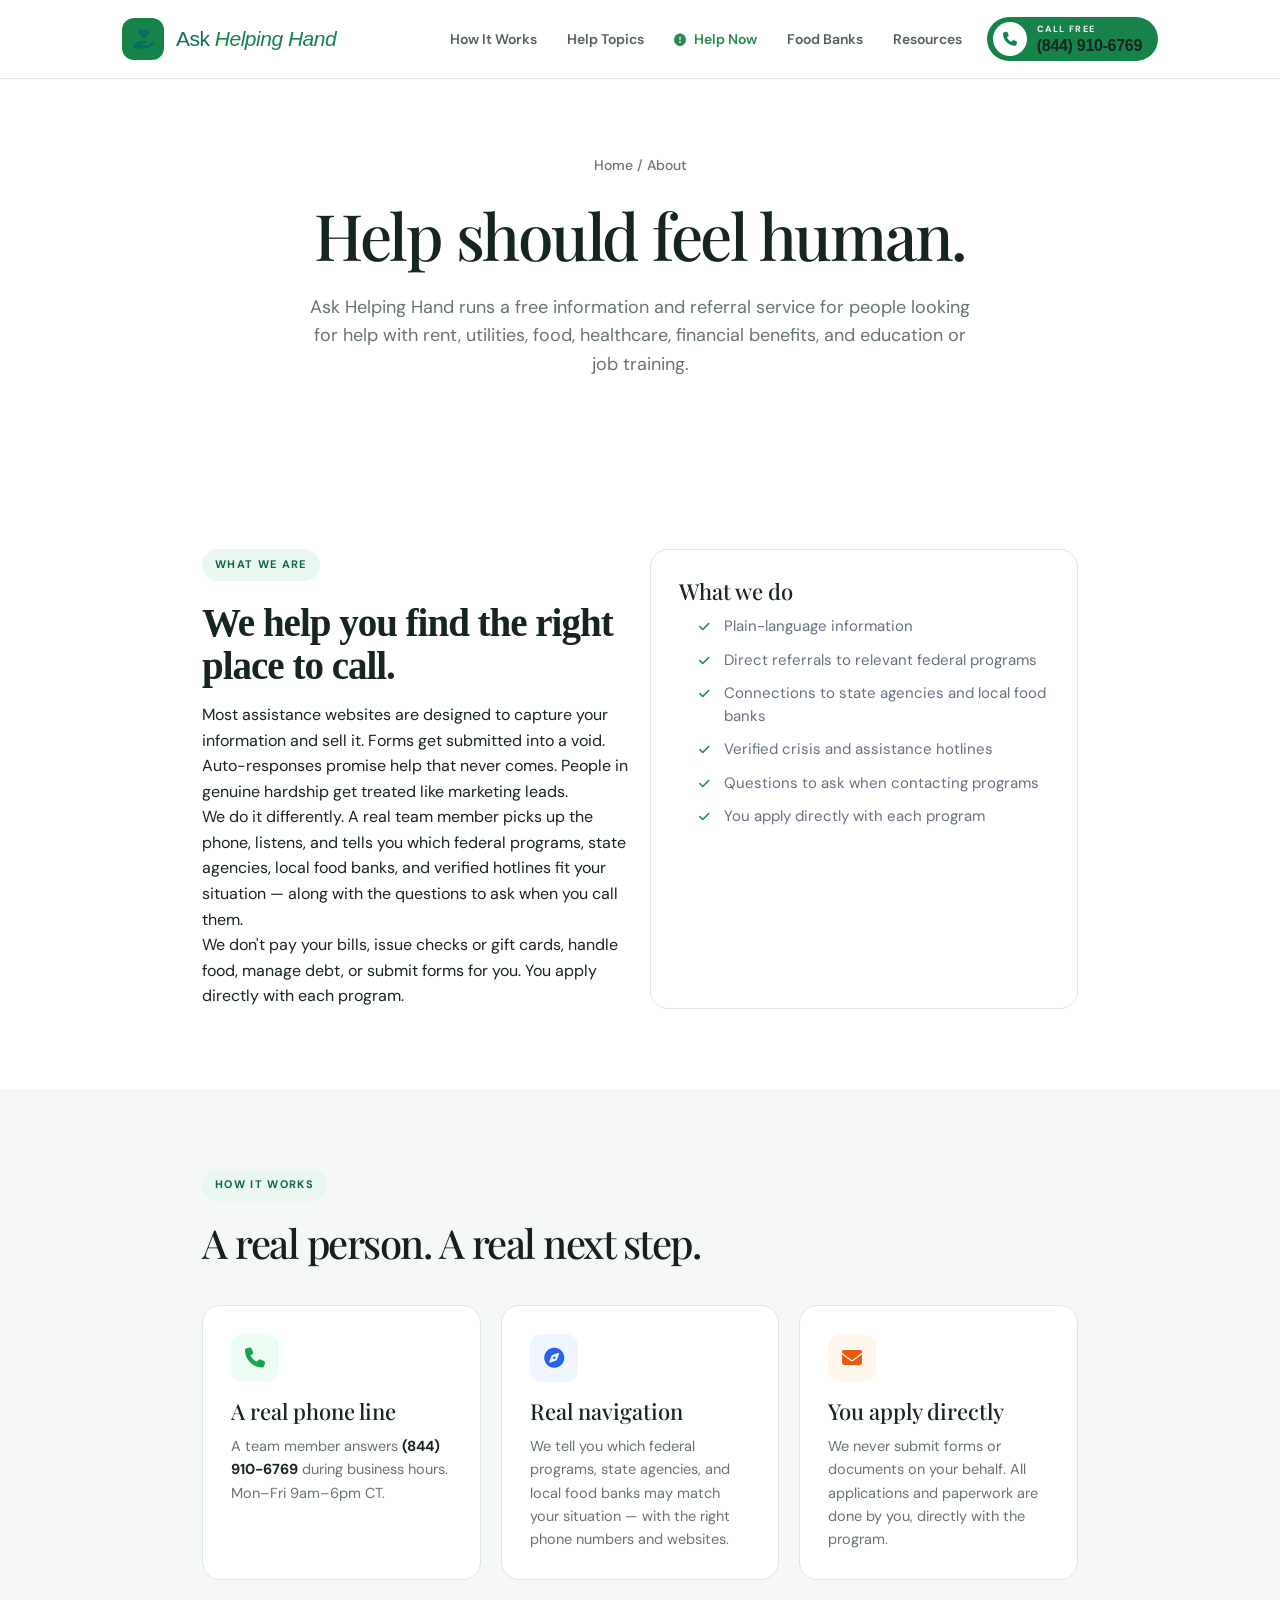
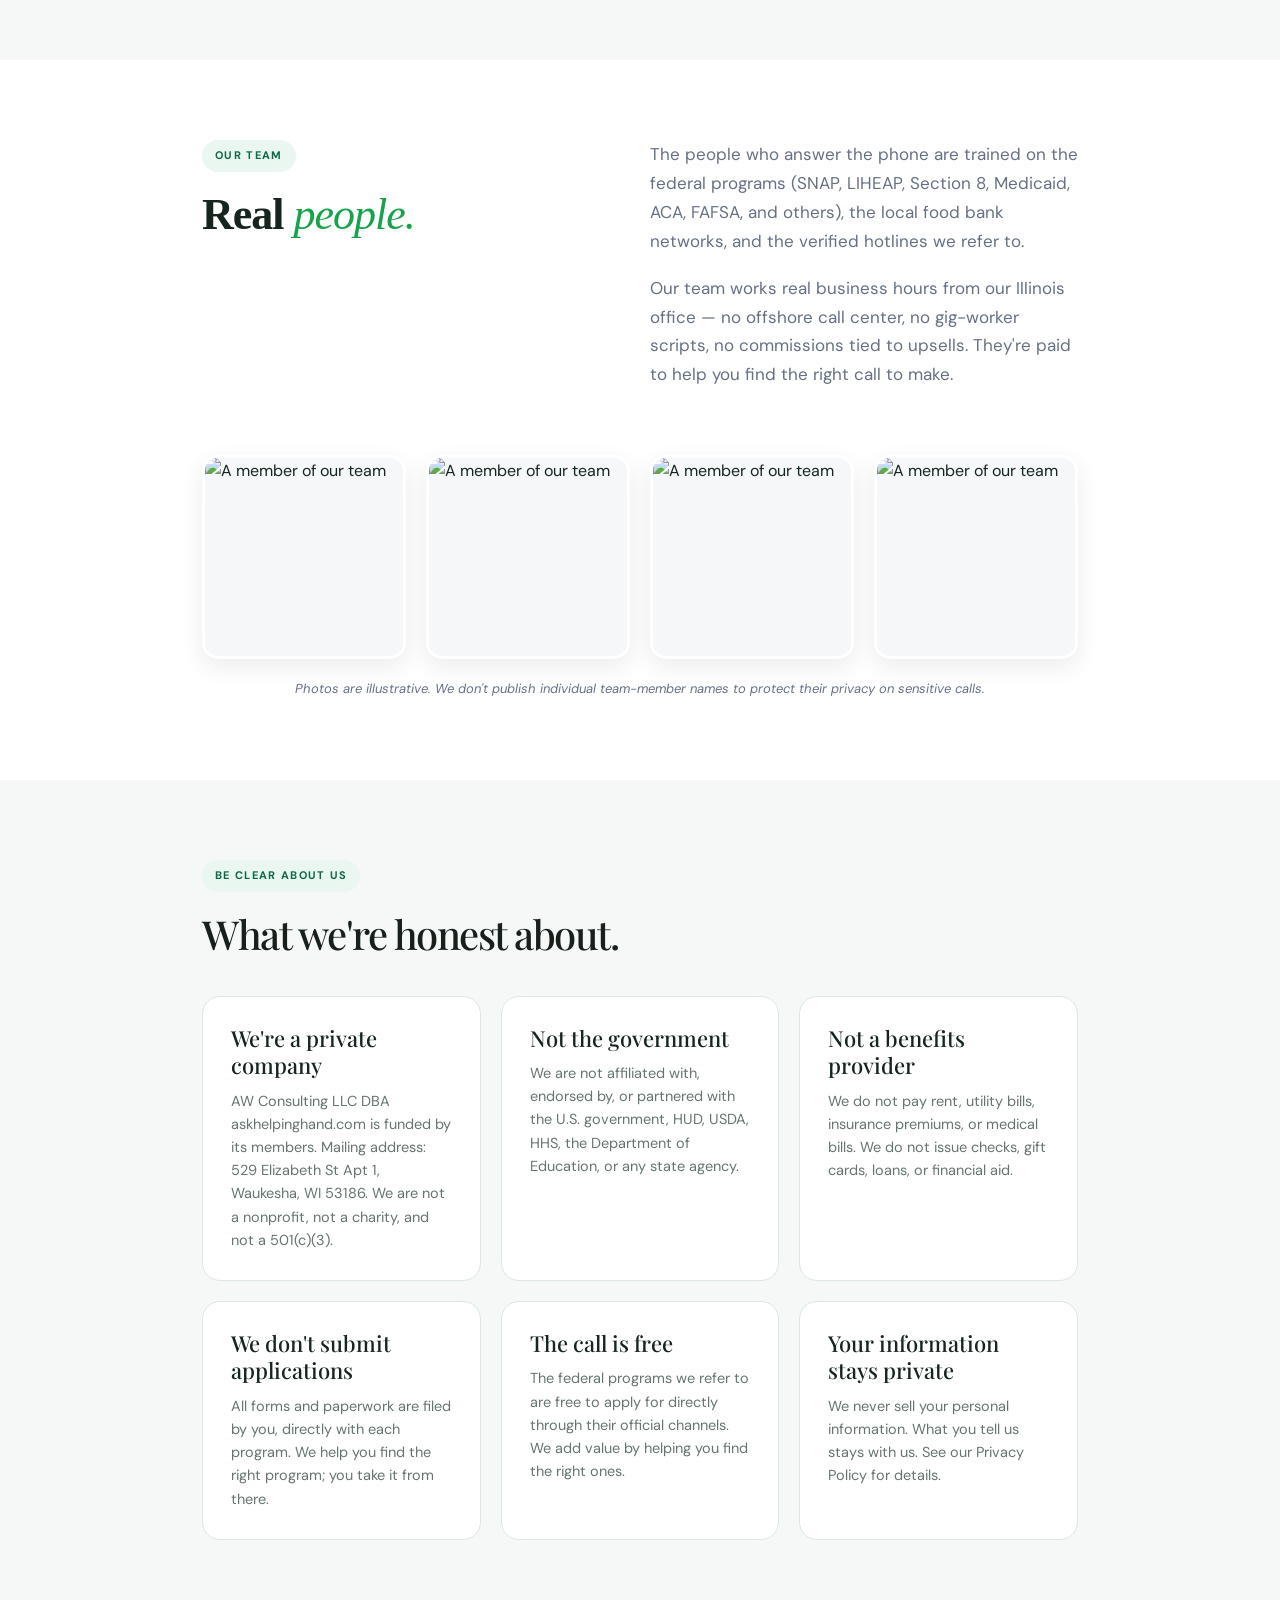
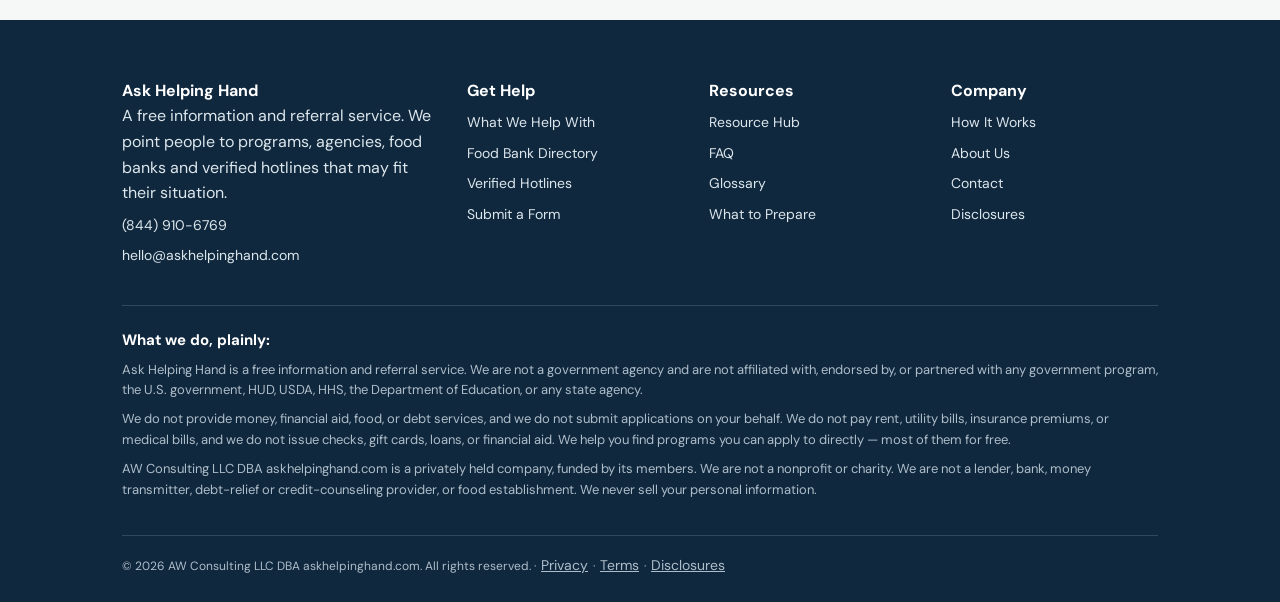
==== commit b89ceb3b: "add" ====
--- a/about.html
+++ b/about.html
@@ -1,5 +1,5 @@
 <!doctype html><html lang="en"><head><meta charset="utf-8"><meta name="viewport" content="width=device-width,initial-scale=1">
-<title>About Us | Ask Helping Hands</title><meta name="description" content="Information and referral resources for help with food, housing, utilities, healthcare, finances and education.">
+<title>About Us | Ask Helping Hand</title><meta name="description" content="Information and referral resources for help with food, housing, utilities, healthcare, finances and education.">
 <link rel="stylesheet" href="assets/style.css">
 <link rel="stylesheet" href="assets/how-it.css">
  <link rel="stylesheet" href="https://cdnjs.cloudflare.com/ajax/libs/font-awesome/6.7.2/css/all.min.css">
@@ -13,7 +13,7 @@
         <i class="fa-solid fa-hand-holding-heart"></i>
       </span>
       <span class="brand-text">
-        Ask <em>Helping Hands</em>
+        Ask <em>Helping Hand</em>
       </span>
     </a>
 
@@ -86,7 +86,7 @@
     <div class="breadcrumbs">Home / About</div>
     <h1>Help should feel human.</h1>
     <p class="muted">
-      Ask Helping Hands runs a free information and referral service for people
+      Ask Helping Hand runs a free information and referral service for people
       looking for help with rent, utilities, food, healthcare, financial
       benefits, and education or job training.
     </p>
@@ -286,8 +286,9 @@
       <div class="card">
         <h3>We're a private company</h3>
         <p class="muted">
-          Wayfinder Resources LLC DBA askhelpinghands.com is funded by its
-          members. We are not a nonprofit, not a charity, and not a 501(c)(3).
+          AW Consulting LLC DBA askhelpinghand.com is funded by its
+          members. Mailing address: 529 Elizabeth St Apt 1, Waukesha, WI 53186.
+          We are not a nonprofit, not a charity, and not a 501(c)(3).
         </p>
       </div>
 
@@ -343,9 +344,16 @@
   </div>
 </section>
 <footer class="footer"><div class="container"><div class="footer-grid">
-<div><h4>Ask Helping Hands</h4><p>A free information and referral service. We point people to programs, agencies, food banks and verified hotlines that may fit their situation.</p><a href="tel:18449106769">(844) 910-6769</a><a href="mailto:hello@example.com">hello@example.com</a></div>
+<div><h4>Ask Helping Hand</h4><p>A free information and referral service. We point people to programs, agencies, food banks and verified hotlines that may fit their situation.</p><a href="tel:18449106769">(844) 910-6769</a><a href="mailto:hello@askhelpinghand.com">hello@askhelpinghand.com</a></div>
 <div><h4>Get Help</h4><a href="services.html">What We Help With</a><a href="food-banks.html">Food Bank Directory</a><a href="hotlines.html">Verified Hotlines</a><a href="contact.html">Submit a Form</a></div>
 <div><h4>Resources</h4><a href="resources.html">Resource Hub</a><a href="faq.html">FAQ</a><a href="resources.html#glossary">Glossary</a><a href="resources.html#prepare">What to Prepare</a></div>
 <div><h4>Company</h4><a href="how-it-works.html">How It Works</a><a href="about.html">About Us</a><a href="contact.html">Contact</a><a href="disclosures.html">Disclosures</a></div>
-</div><div class="fine">© <span class="year"></span> Ask Helping Hands. This demo site is independently recreated with Bootstrap-style responsive CSS. It is not affiliated with the original website.</div></div></footer>
+</div>
+<div class="footer-disclosures" style="border-top:1px solid #31485a;margin-top:30px;padding-top:22px;font-size:13px;line-height:1.6;color:#aebdca">
+  <h4 style="color:#fff;font-size:15px;margin-bottom:8px">What we do, plainly:</h4>
+  <p style="margin-bottom:8px">Ask Helping Hand is a free information and referral service. We are not a government agency and are not affiliated with, endorsed by, or partnered with any government program, the U.S. government, HUD, USDA, HHS, the Department of Education, or any state agency.</p>
+  <p style="margin-bottom:8px">We do not provide money, financial aid, food, or debt services, and we do not submit applications on your behalf. We do not pay rent, utility bills, insurance premiums, or medical bills, and we do not issue checks, gift cards, loans, or financial aid. We help you find programs you can apply to directly — most of them for free.</p>
+  <p style="margin-bottom:8px">AW Consulting LLC DBA askhelpinghand.com is a privately held company, funded by its members. We are not a nonprofit or charity. We are not a lender, bank, money transmitter, debt-relief or credit-counseling provider, or food establishment. We never sell your personal information.</p>
+</div>
+<div class="fine">© <span class="year">2026</span> AW Consulting LLC DBA askhelpinghand.com. All rights reserved. · <a href="privacy.html">Privacy</a> · <a href="terms.html">Terms</a> · <a href="disclosures.html">Disclosures</a></div></div></footer>
 <script src="assets/app.js"></script></body></html>
--- a/assets/style.css
+++ b/assets/style.css
@@ -7,17 +7,19 @@
 .section{padding:76px 0}.section.alt{background:var(--cream)}.section-head{max-width:720px;margin-bottom:35px}.section h2{font-size:39px;line-height:1.12;margin:0 0 14px;letter-spacing:-1px}.section-head p,.muted{color:var(--muted)}.grid-3{display:grid;grid-template-columns:repeat(3,1fr);gap:20px}.grid-2{display:grid;grid-template-columns:repeat(2,1fr);gap:24px}.card{border:1px solid var(--line);border-radius:15px;padding:25px;background:#fff}.card h3{margin:0 0 8px;font-size:20px}.num{font-weight:900;color:var(--brand);font-size:13px;letter-spacing:.08em}.topic-icon{font-size:28px;margin-bottom:14px}.states{display:grid;grid-template-columns:repeat(6,1fr);gap:9px}.state{padding:11px 7px;text-align:center;border:1px solid var(--line);border-radius:8px;color:var(--ink);text-decoration:none;font-size:13px;font-weight:650}.state:hover{background:var(--brand2);color:var(--brand)}
 .cta{background:var(--ink);color:#fff;border-radius:20px;padding:45px}.cta h2{margin:0 0 10px}.cta p{color:#d8e1e8}.faq details{border-top:1px solid var(--line);padding:18px 0}.faq summary{cursor:pointer;font-weight:800}.form{max-width:720px}.form label{display:block;font-weight:750;margin:15px 0 7px}.form input,.form select,.form textarea{width:100%;padding:13px 14px;border:1px solid #cbd7d3;border-radius:8px;font:inherit}.form textarea{min-height:150px}.notice{padding:18px;border-left:4px solid var(--accent);background:#fff8e8;border-radius:7px}
 .page-hero{background:var(--cream);padding:58px 0}.page-hero h1{font-size:50px;line-height:1.1;margin:0 0 12px}.breadcrumbs{font-size:14px;color:var(--muted);margin-bottom:12px}
-.footer{background:#10283d;color:#dce6ed;padding:58px 0 25px}.footer-grid{display:grid;grid-template-columns:1.5fr 1fr 1fr 1fr;gap:35px}.footer h4{color:#fff;margin-top:0}.footer a{color:#dce6ed;text-decoration:none;display:block;margin:8px 0;font-size:14px}.footer a:hover{color:#fff}.fine{border-top:1px solid #31485a;margin-top:35px;padding-top:18px;font-size:12px;color:#aebdca}
+.footer{background:#10283d;color:#dce6ed;padding:58px 0 25px}.footer-grid{display:grid;grid-template-columns:1.5fr 1fr 1fr 1fr;gap:35px}.footer h4{color:#fff;margin-top:0}.footer a{color:#dce6ed;text-decoration:none;display:block;margin:8px 0;font-size:14px}.footer a:hover{color:#fff}.fine{border-top:1px solid #31485a;margin-top:35px;padding-top:18px;font-size:12px;color:#aebdca}.fine a{display:inline!important;margin:0 2px!important;color:#aebdca!important;text-decoration:underline}.fine a:hover{color:#fff!important}
 .table{width:100%;border-collapse:collapse}.table th,.table td{padding:13px;border-bottom:1px solid var(--line);text-align:left}.badge{font-size:12px;font-weight:800;padding:4px 8px;border-radius:999px;background:var(--brand2);color:var(--brand)}
 @media(max-width:800px){.navlinks{display:none}.menu{display:block}.hero-grid,.grid-2,.grid-3,.footer-grid{grid-template-columns:1fr}.states{grid-template-columns:repeat(3,1fr)}.hero{padding:55px 0}.hero h1{font-size:46px}.page-hero h1{font-size:40px}.topbar .container{flex-direction:column;gap:2px}}
+@import url('https://fonts.googleapis.com/css2?family=Public+Sans:ital,wght@0,400;0,500;0,600;0,700;0,800;1,400;1,500&family=Source+Serif+4:ital,opsz,wght@0,8..60,400;0,8..60,500;0,8..60,600;1,8..60,400;1,8..60,500&display=swap');
+
 :root{
       --green:#16834b;--green-dark:#0d6237;--green-soft:#e8f6ee;
       --ink:#18332a;--muted:#60716a;--surface:#f6f9f7;--border:#dfe9e3;
     }
 
     
-    body{font-family:Inter,system-ui,-apple-system,"Segoe UI",sans-serif;color:var(--ink);background:#fff}
-    h1,h2,h3,.display-font{font-family:Georgia,"Times New Roman",serif}
+    body{font-family:'Public Sans',Inter,system-ui,-apple-system,"Segoe UI",sans-serif;color:var(--ink);background:#fff}
+    h1,h2,h3,.display-font{font-family:'Source Serif 4',Georgia,"Times New Roman",serif}
     .container{max-width:1140px}
     .hero{padding:90px 0;background:#fff;overflow:hidden}
     .eyebrow{display:inline-block;padding:.5rem .85rem;border-radius:999px;background:var(--green-soft);color:var(--green-dark);font-size:.72rem;font-weight:800;letter-spacing:.08em;text-transform:uppercase}
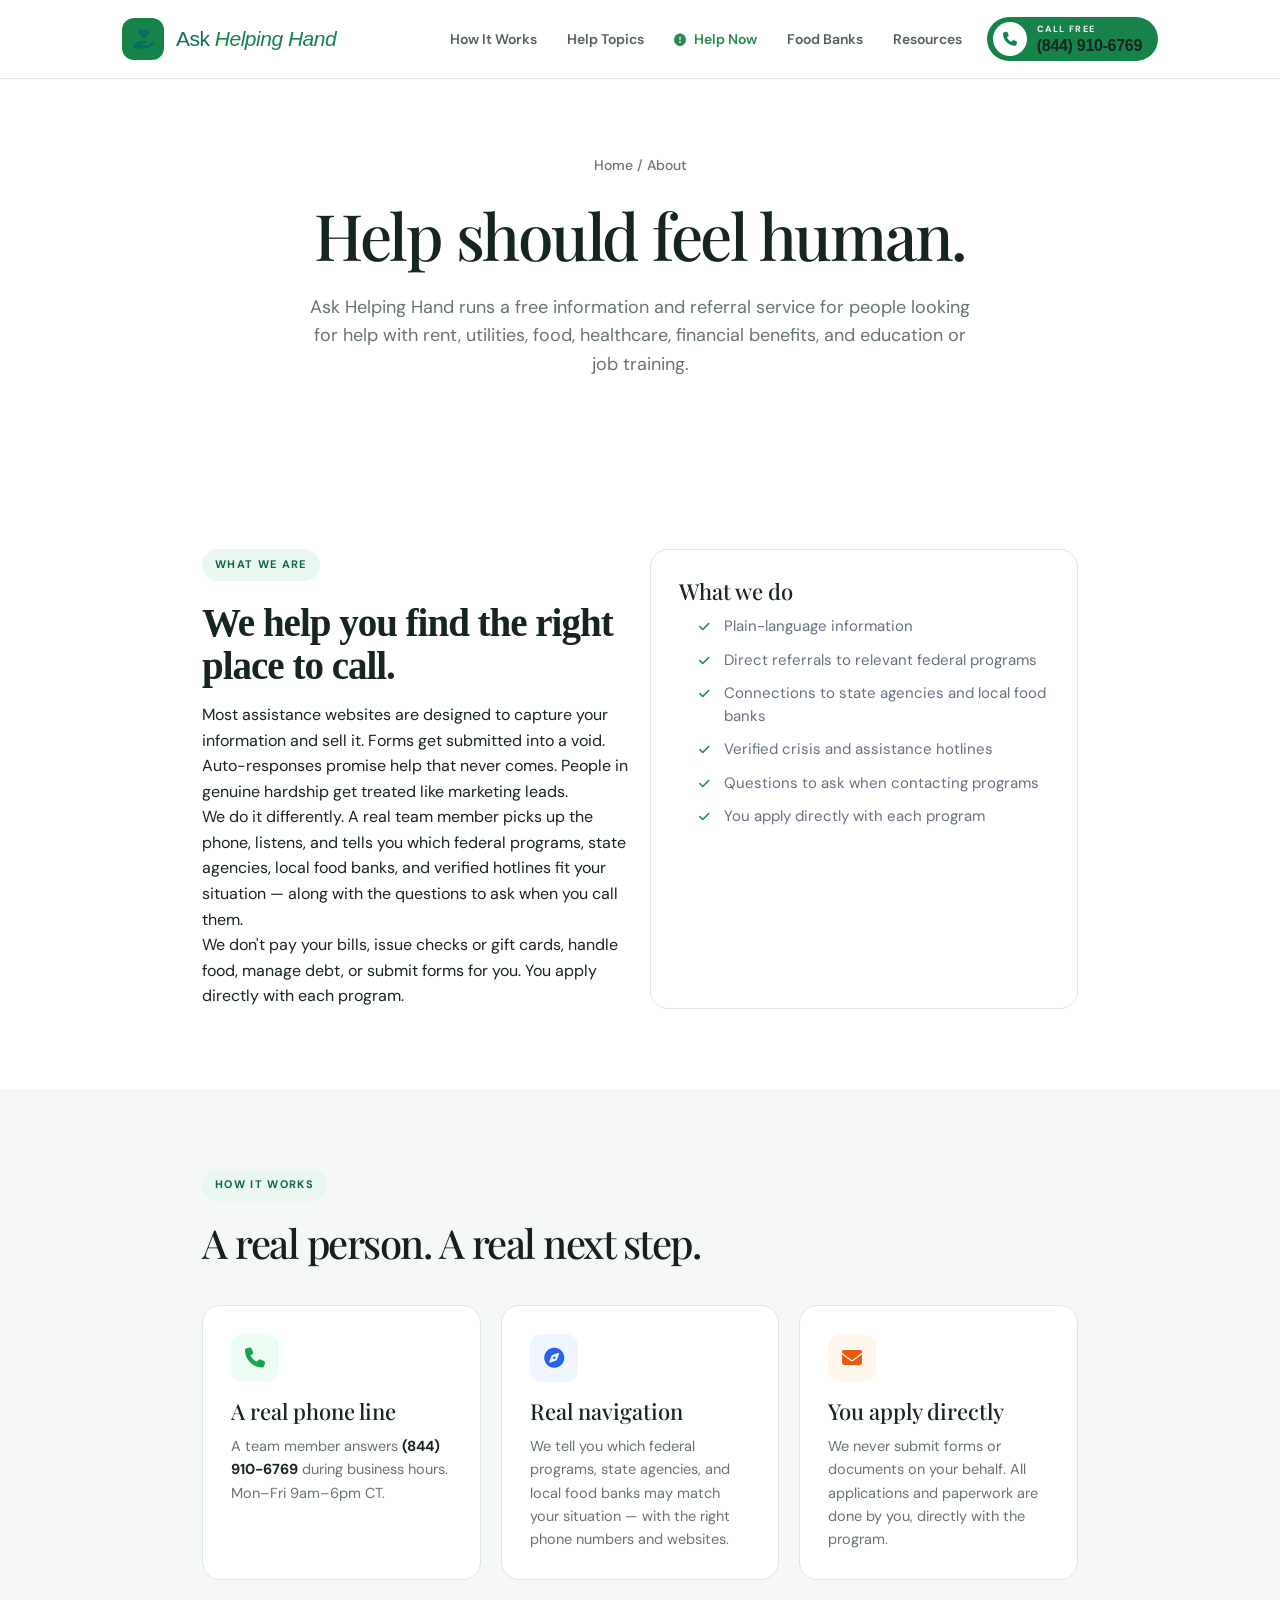
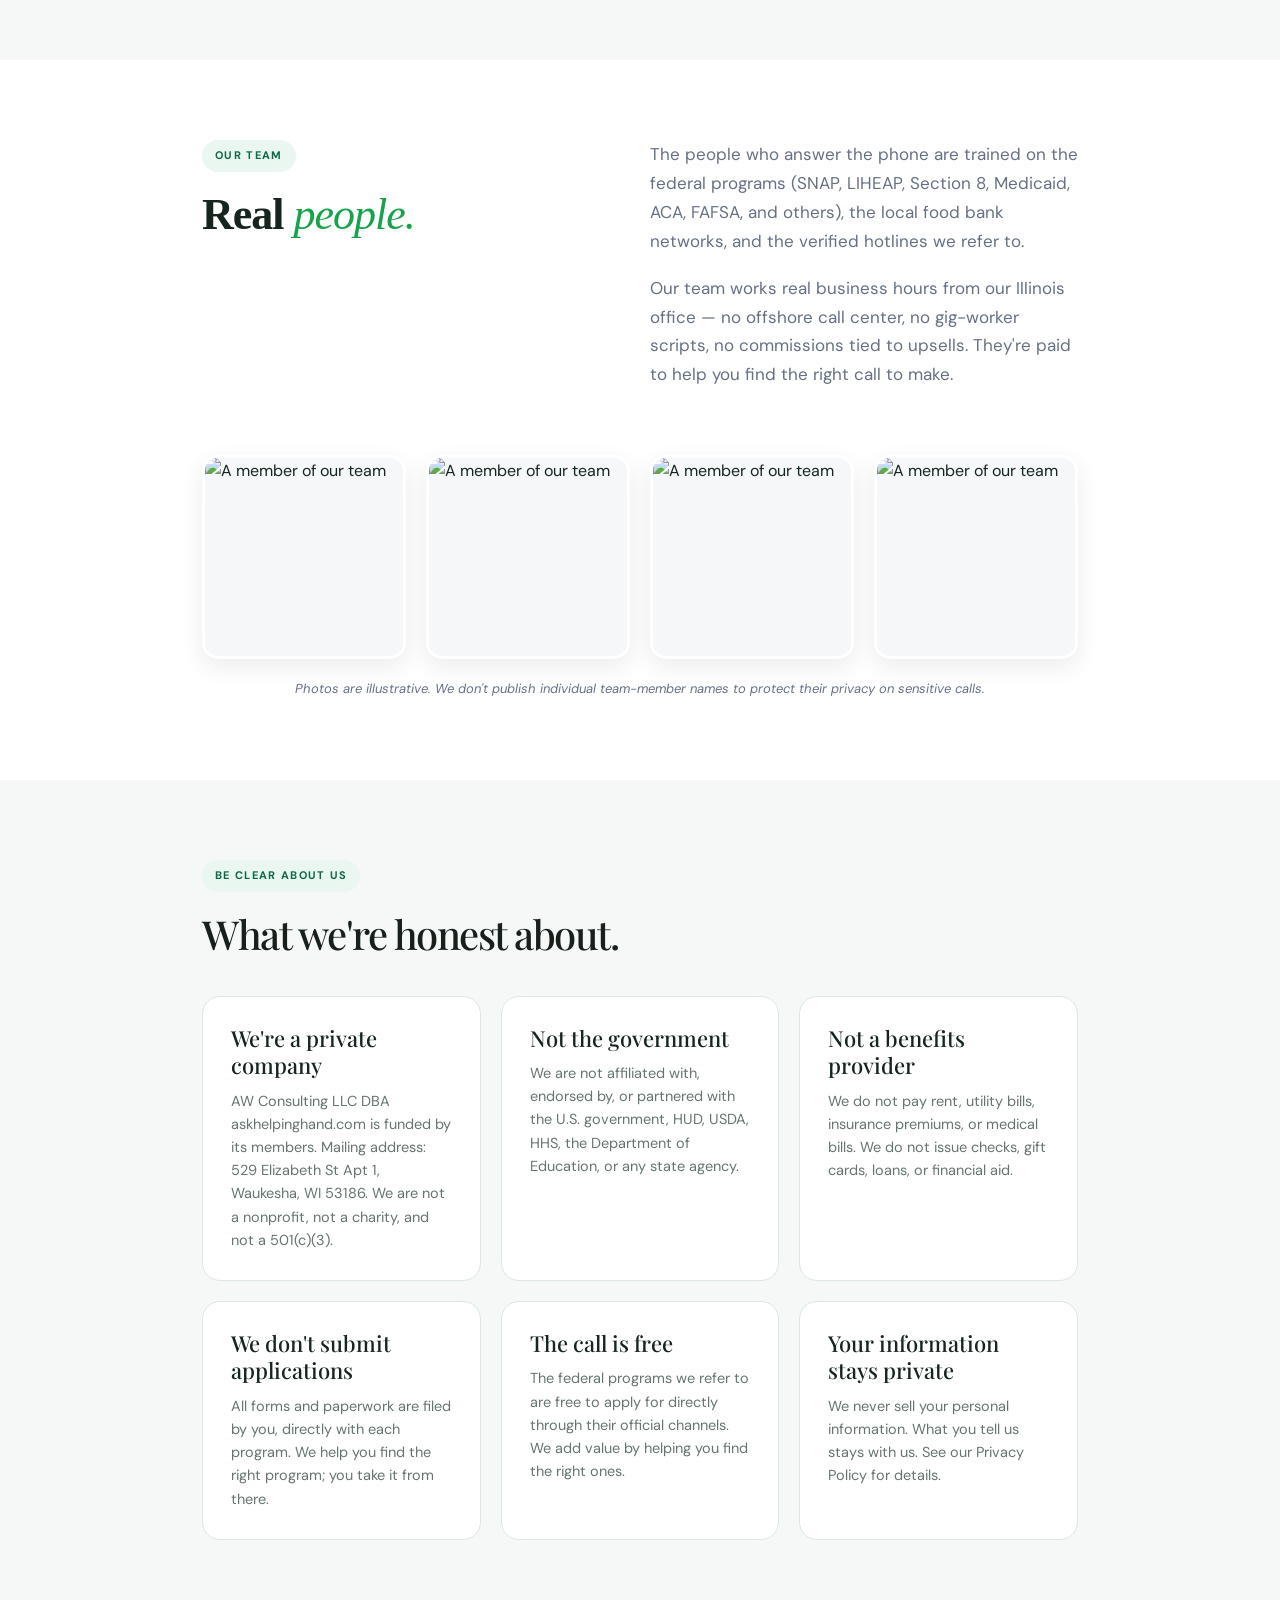
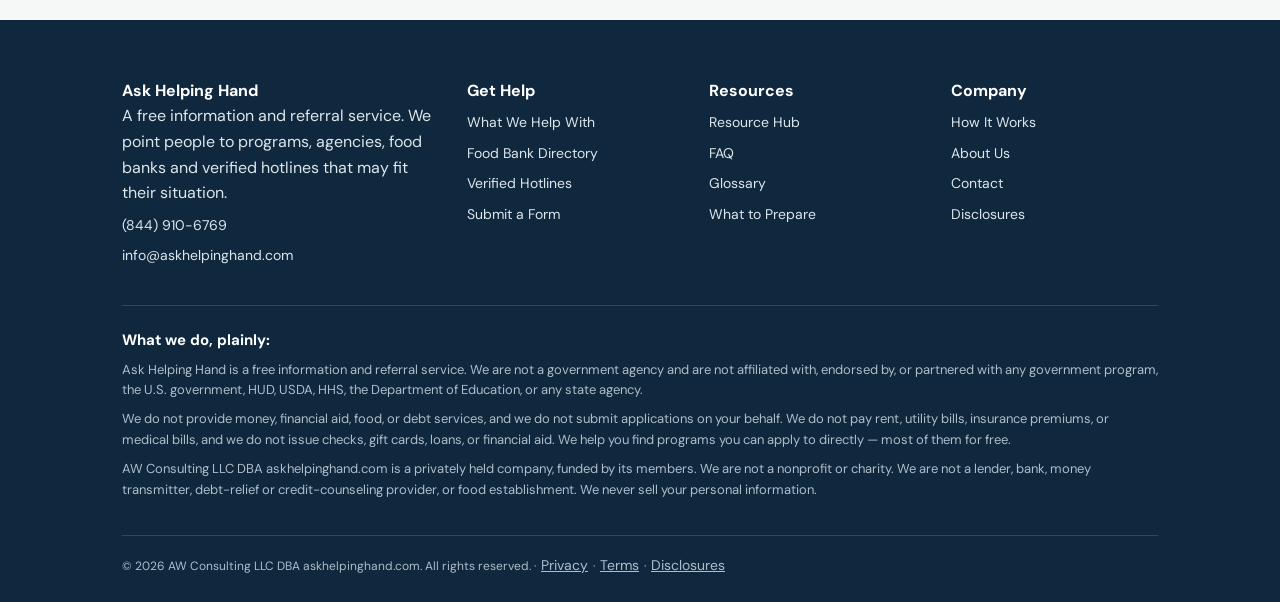
==== commit d034fb22: "add email" ====
--- a/about.html
+++ b/about.html
@@ -344,7 +344,7 @@
   </div>
 </section>
 <footer class="footer"><div class="container"><div class="footer-grid">
-<div><h4>Ask Helping Hand</h4><p>A free information and referral service. We point people to programs, agencies, food banks and verified hotlines that may fit their situation.</p><a href="tel:18449106769">(844) 910-6769</a><a href="mailto:hello@askhelpinghand.com">hello@askhelpinghand.com</a></div>
+<div><h4>Ask Helping Hand</h4><p>A free information and referral service. We point people to programs, agencies, food banks and verified hotlines that may fit their situation.</p><a href="tel:18449106769">(844) 910-6769</a><a href="mailto:info@askhelpinghand.com">info@askhelpinghand.com</a></div>
 <div><h4>Get Help</h4><a href="services.html">What We Help With</a><a href="food-banks.html">Food Bank Directory</a><a href="hotlines.html">Verified Hotlines</a><a href="contact.html">Submit a Form</a></div>
 <div><h4>Resources</h4><a href="resources.html">Resource Hub</a><a href="faq.html">FAQ</a><a href="resources.html#glossary">Glossary</a><a href="resources.html#prepare">What to Prepare</a></div>
 <div><h4>Company</h4><a href="how-it-works.html">How It Works</a><a href="about.html">About Us</a><a href="contact.html">Contact</a><a href="disclosures.html">Disclosures</a></div>
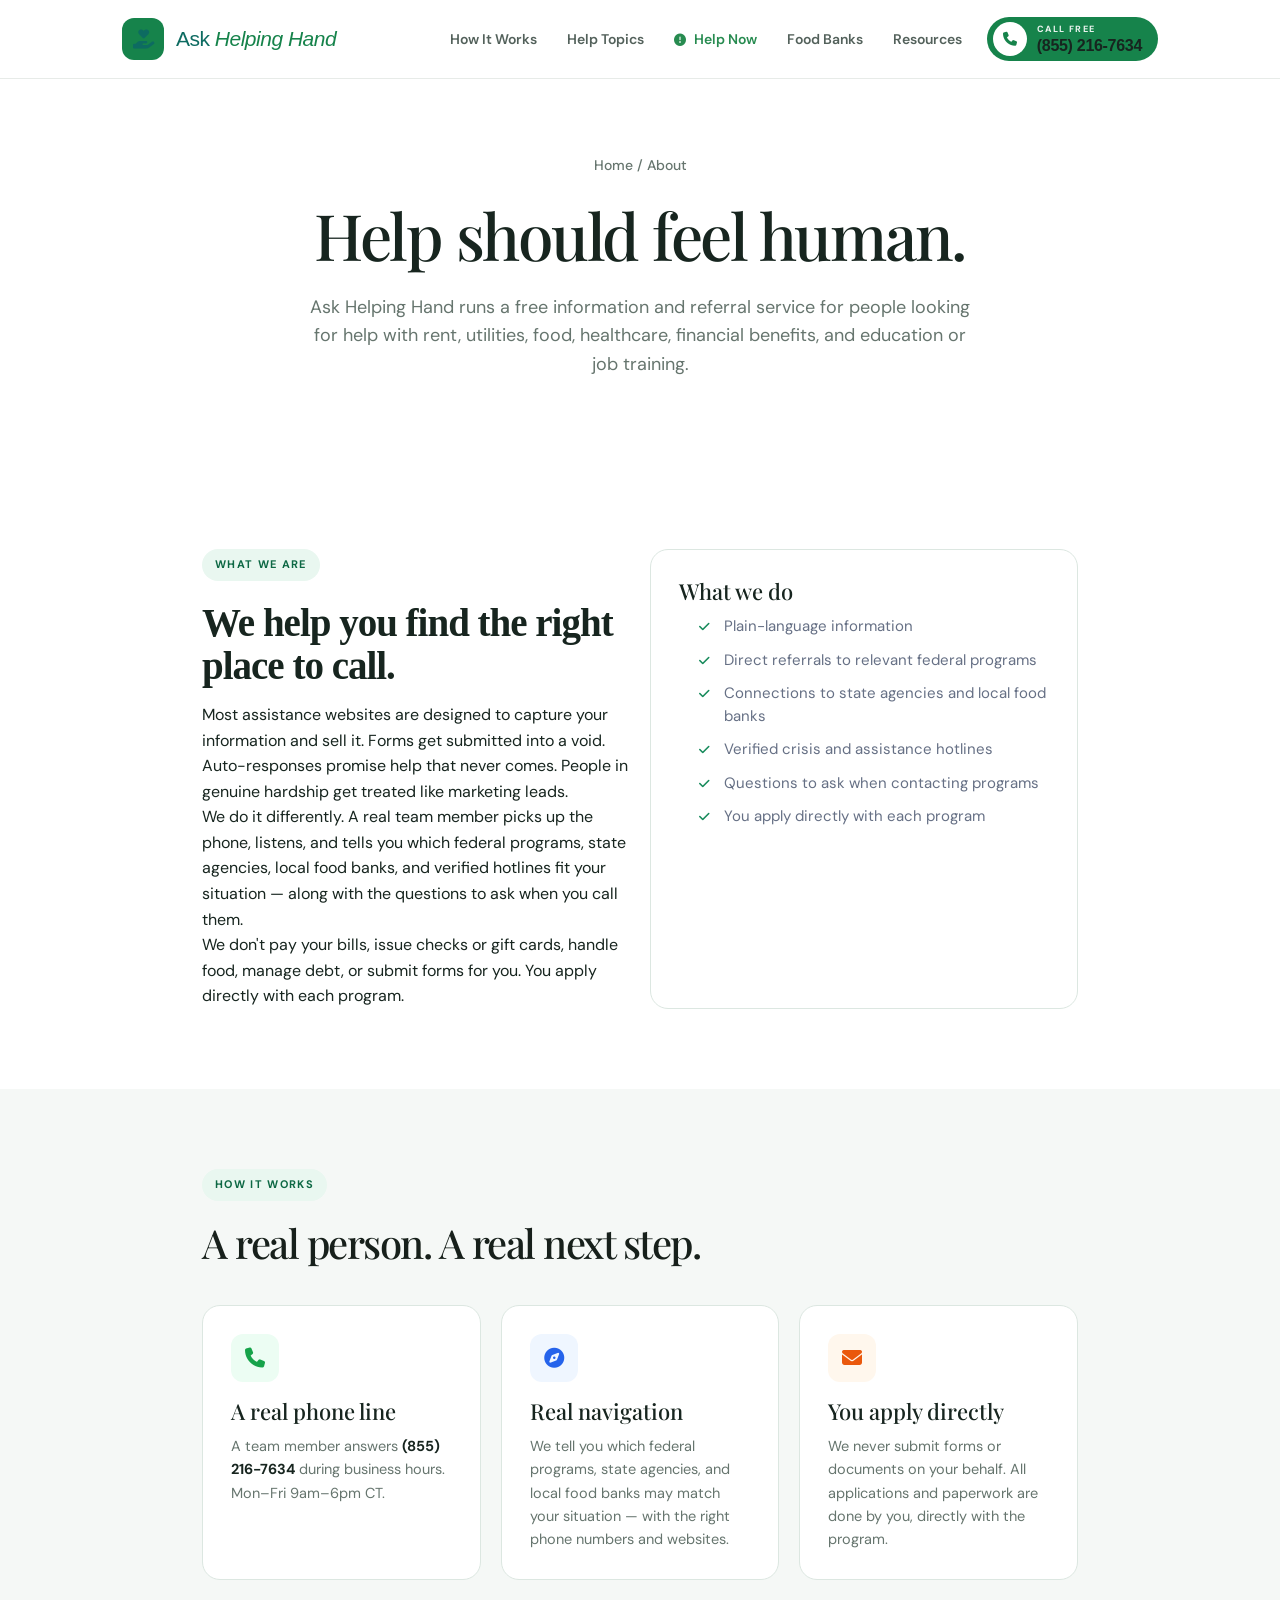
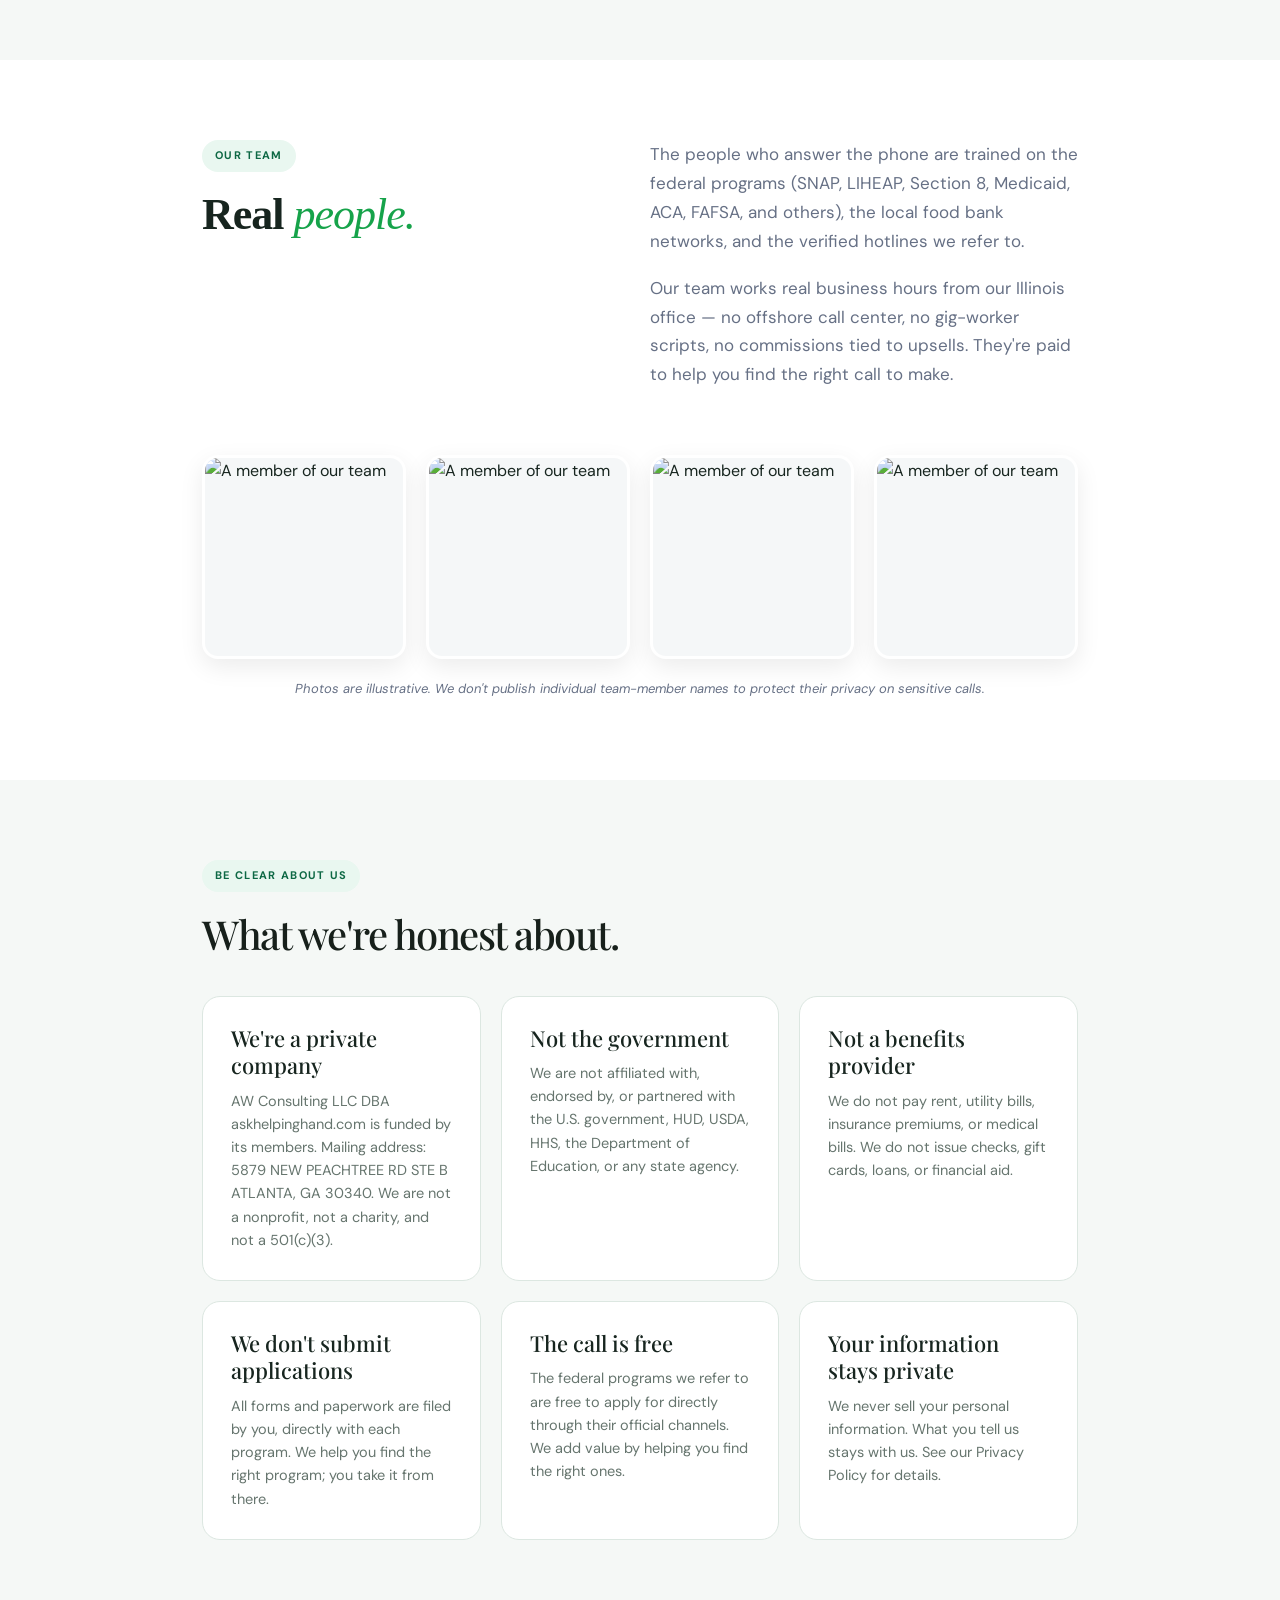
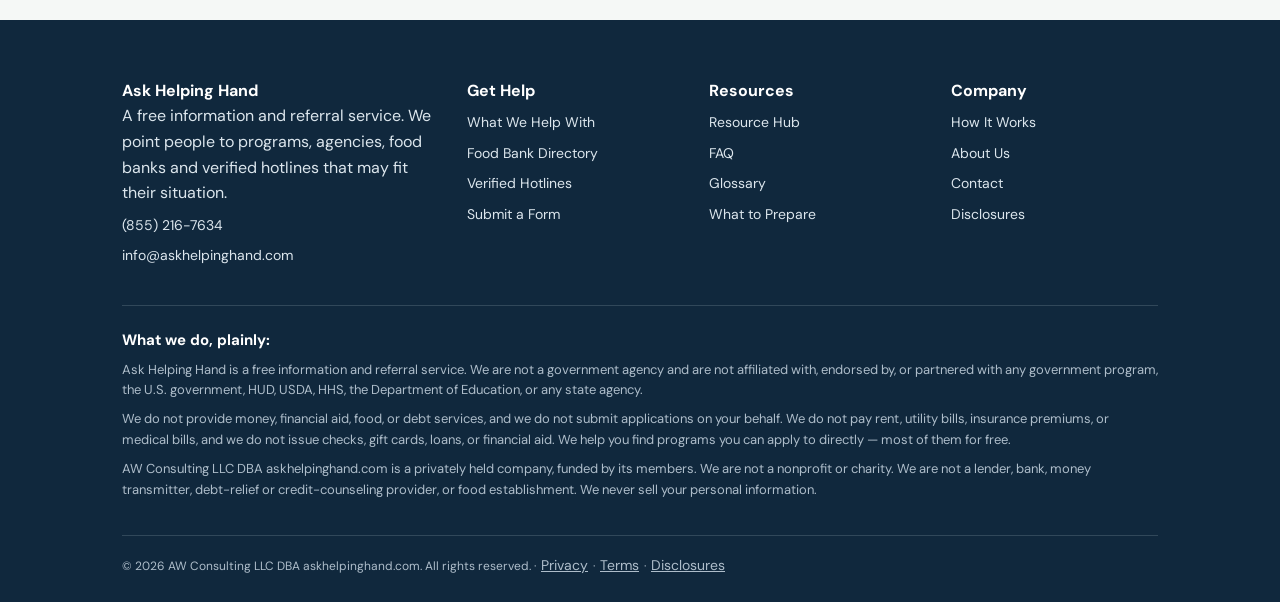
==== commit 4df4d106: "Update email, phone number, and address across all pages" ====
--- a/about.html
+++ b/about.html
@@ -30,14 +30,14 @@
     </nav>
 
     <!-- Call Button -->
-    <a href="tel:+18449106769" class="nav-call">
+    <a href="tel:+18552167634" class="nav-call">
       <span class="call-icon">
         <i class="fa-solid fa-phone"></i>
       </span>
 
       <span class="call-text">
         <small>CALL FREE</small>
-        <strong>(844) 910-6769</strong>
+        <strong>(855) 216-7634</strong>
       </span>
     </a>
 
@@ -75,9 +75,9 @@
       Resources
     </a>
 
-    <a href="tel:+18449106769" class="mobile-call">
+    <a href="tel:+18552167634" class="mobile-call">
       <i class="fa-solid fa-phone"></i>
-      Call Free — (844) 910-6769
+      Call Free — (855) 216-7634
     </a>
   </div>
 </header>
@@ -158,7 +158,7 @@
 
         <p class="muted">
           A team member answers
-          <strong>(844) 910-6769</strong>
+          <strong>(855) 216-7634</strong>
           during business hours.
           Mon–Fri 9am–6pm CT.
         </p>
@@ -287,7 +287,7 @@
         <h3>We're a private company</h3>
         <p class="muted">
           AW Consulting LLC DBA askhelpinghand.com is funded by its
-          members. Mailing address: 529 Elizabeth St Apt 1, Waukesha, WI 53186.
+          members. Mailing address: 5879 NEW PEACHTREE RD STE B ATLANTA, GA 30340.
           We are not a nonprofit, not a charity, and not a 501(c)(3).
         </p>
       </div>
@@ -344,7 +344,7 @@
   </div>
 </section>
 <footer class="footer"><div class="container"><div class="footer-grid">
-<div><h4>Ask Helping Hand</h4><p>A free information and referral service. We point people to programs, agencies, food banks and verified hotlines that may fit their situation.</p><a href="tel:18449106769">(844) 910-6769</a><a href="mailto:info@askhelpinghand.com">info@askhelpinghand.com</a></div>
+<div><h4>Ask Helping Hand</h4><p>A free information and referral service. We point people to programs, agencies, food banks and verified hotlines that may fit their situation.</p><a href="tel:18552167634">(855) 216-7634</a><a href="mailto:info@askhelpinghand.com">info@askhelpinghand.com</a></div>
 <div><h4>Get Help</h4><a href="services.html">What We Help With</a><a href="food-banks.html">Food Bank Directory</a><a href="hotlines.html">Verified Hotlines</a><a href="contact.html">Submit a Form</a></div>
 <div><h4>Resources</h4><a href="resources.html">Resource Hub</a><a href="faq.html">FAQ</a><a href="resources.html#glossary">Glossary</a><a href="resources.html#prepare">What to Prepare</a></div>
 <div><h4>Company</h4><a href="how-it-works.html">How It Works</a><a href="about.html">About Us</a><a href="contact.html">Contact</a><a href="disclosures.html">Disclosures</a></div>
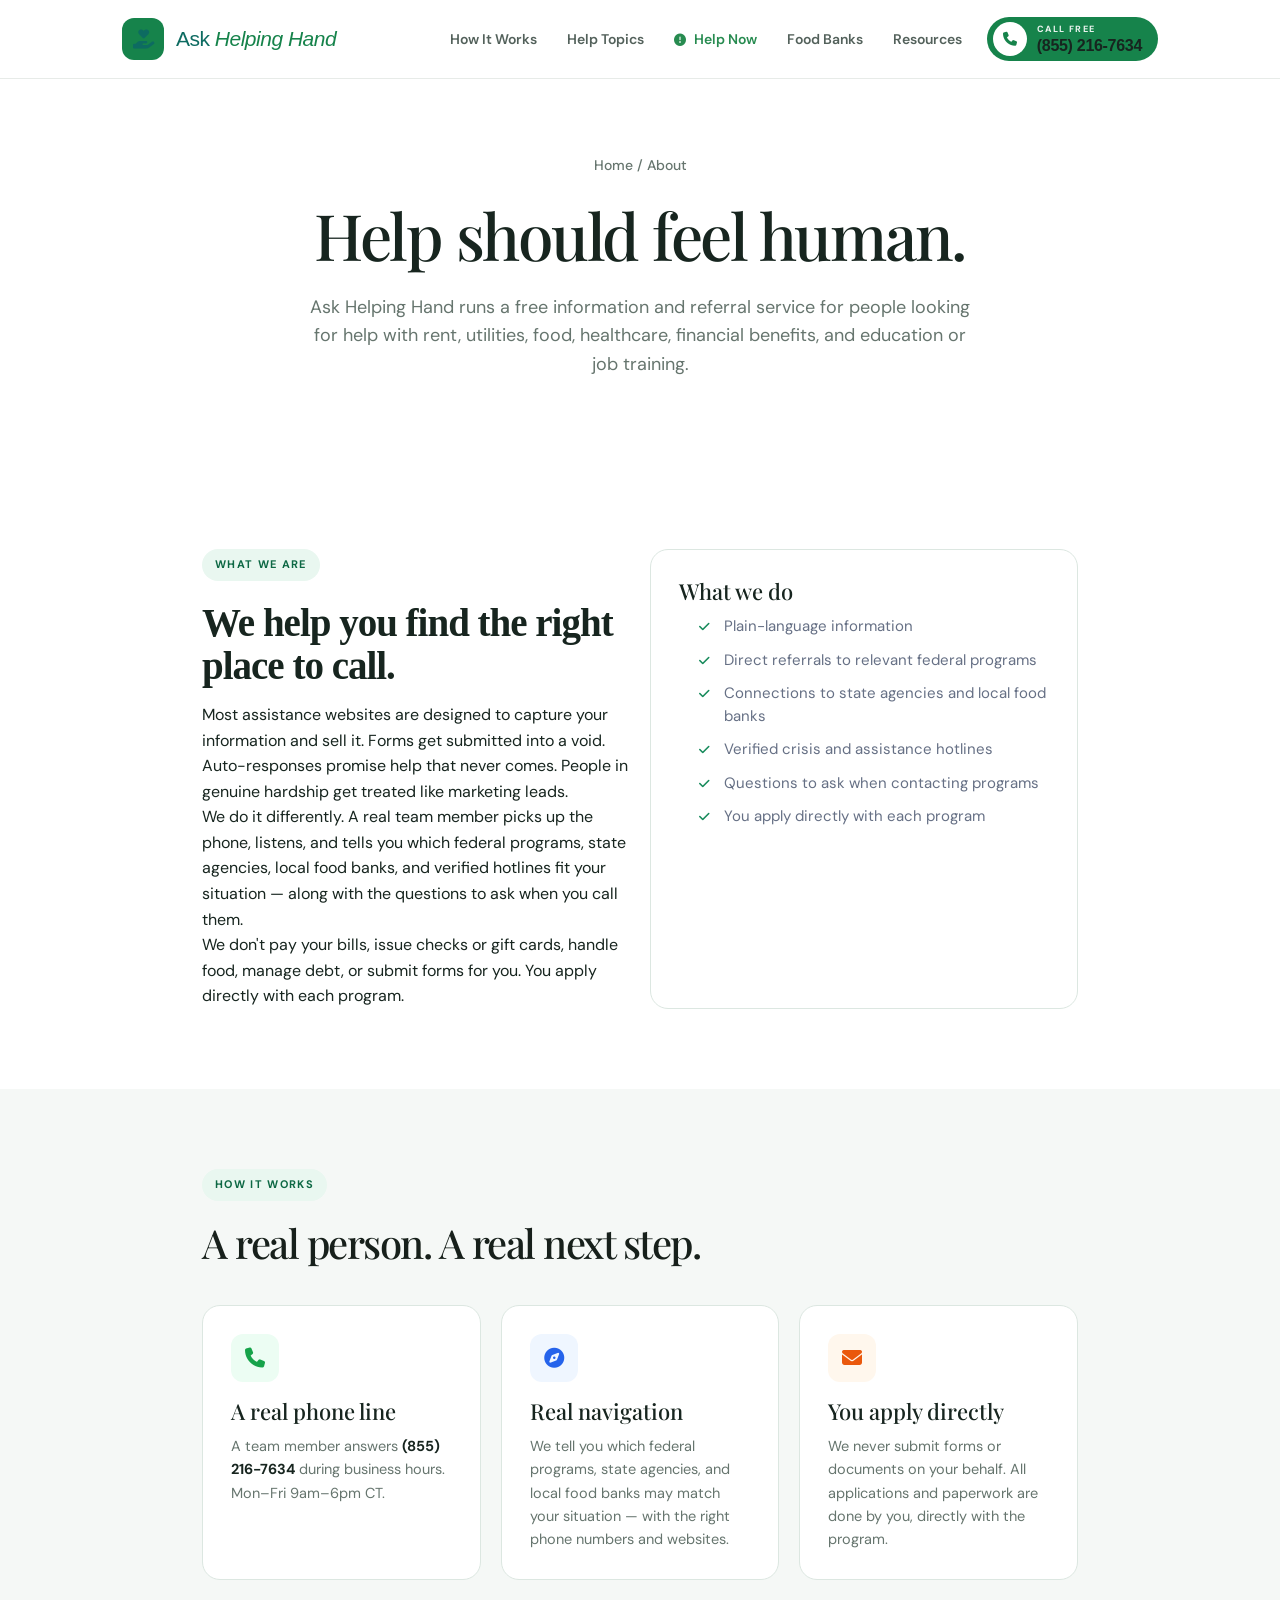
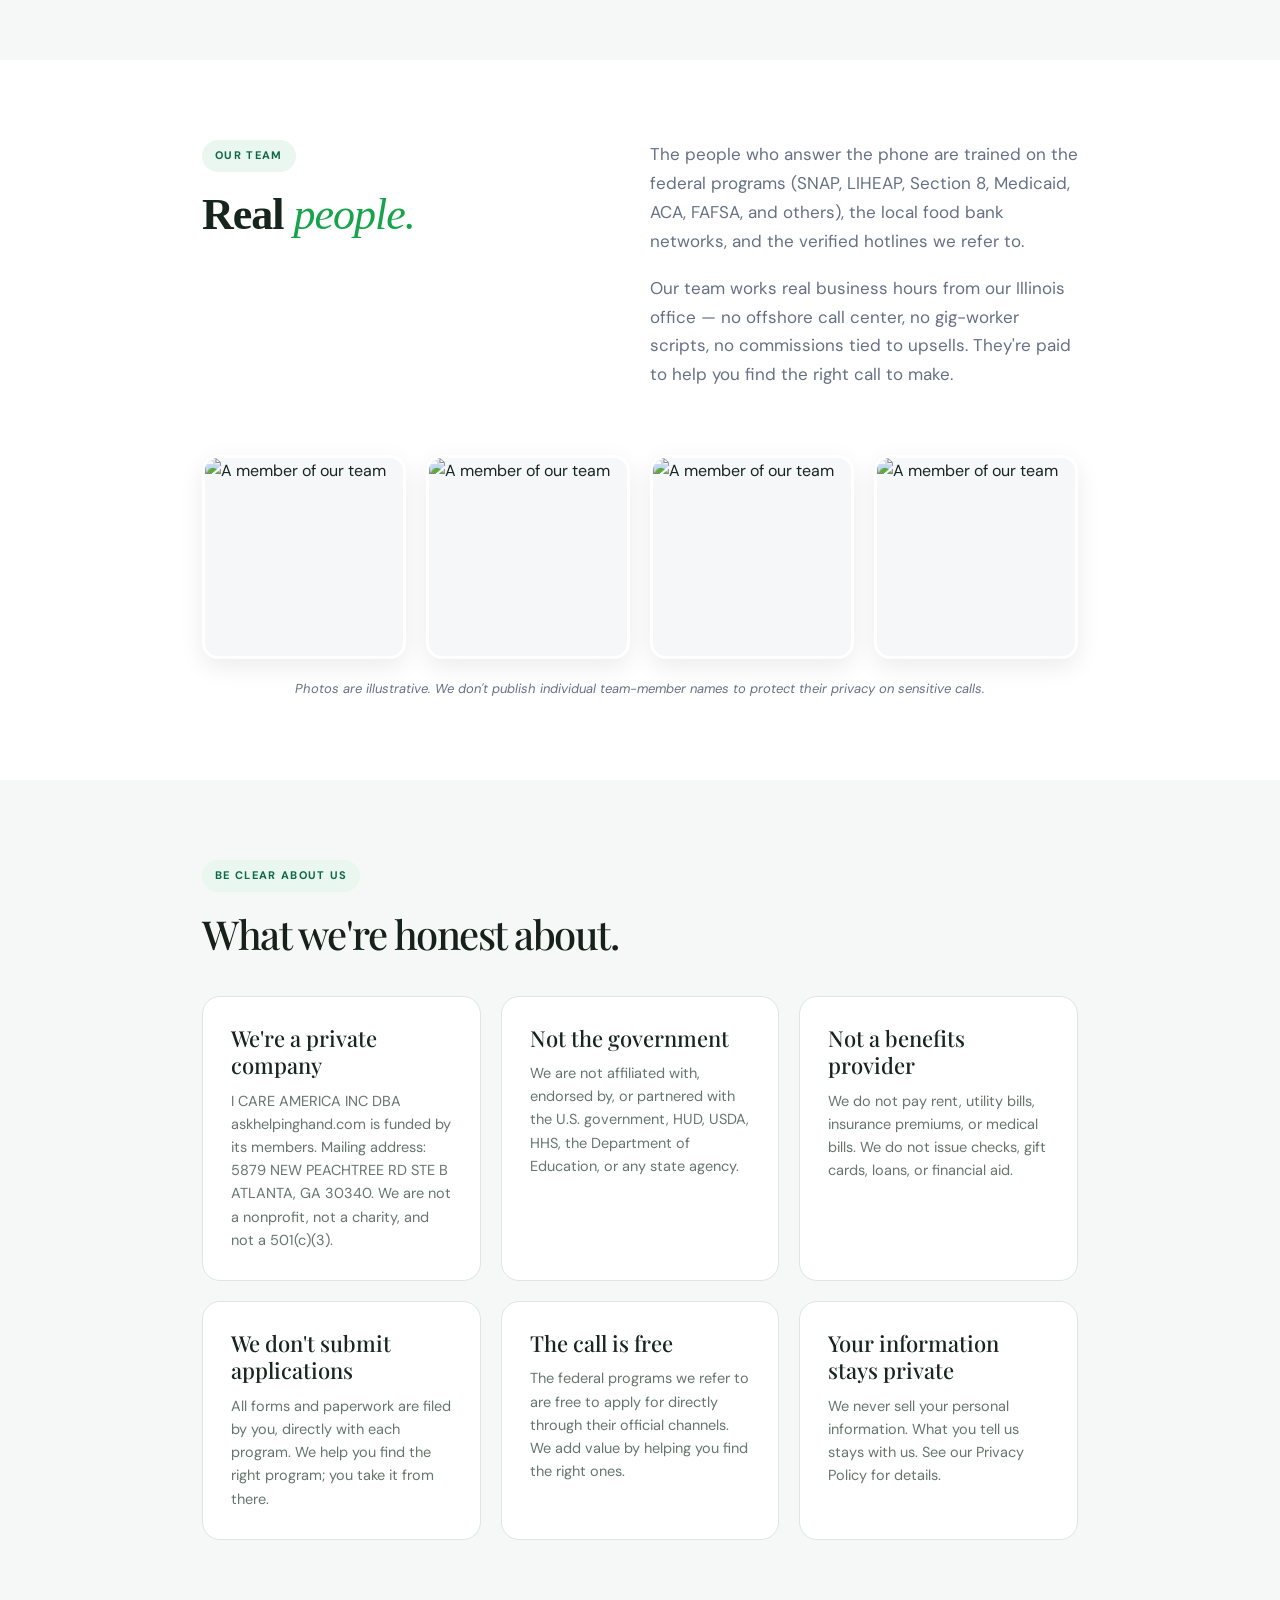
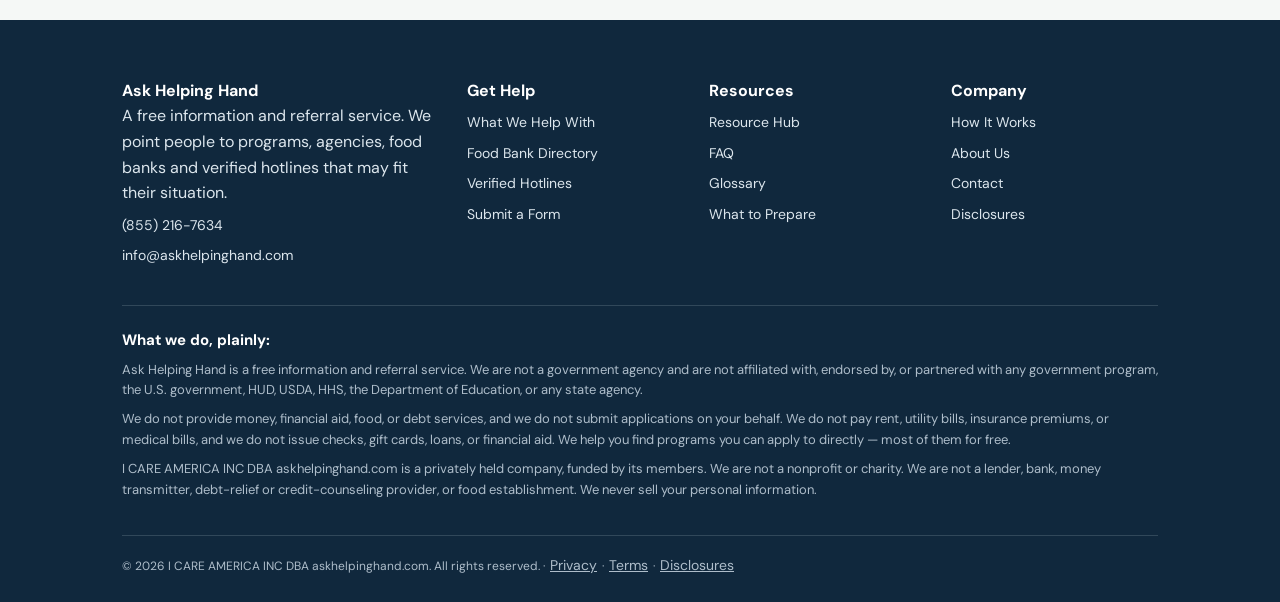
==== commit 90d2c319: "Update legal entity to I CARE AMERICA INC DBA askhelpinghand.com" ====
--- a/about.html
+++ b/about.html
@@ -286,7 +286,7 @@
       <div class="card">
         <h3>We're a private company</h3>
         <p class="muted">
-          AW Consulting LLC DBA askhelpinghand.com is funded by its
+          I CARE AMERICA INC DBA askhelpinghand.com is funded by its
           members. Mailing address: 5879 NEW PEACHTREE RD STE B ATLANTA, GA 30340.
           We are not a nonprofit, not a charity, and not a 501(c)(3).
         </p>
@@ -353,7 +353,7 @@
   <h4 style="color:#fff;font-size:15px;margin-bottom:8px">What we do, plainly:</h4>
   <p style="margin-bottom:8px">Ask Helping Hand is a free information and referral service. We are not a government agency and are not affiliated with, endorsed by, or partnered with any government program, the U.S. government, HUD, USDA, HHS, the Department of Education, or any state agency.</p>
   <p style="margin-bottom:8px">We do not provide money, financial aid, food, or debt services, and we do not submit applications on your behalf. We do not pay rent, utility bills, insurance premiums, or medical bills, and we do not issue checks, gift cards, loans, or financial aid. We help you find programs you can apply to directly — most of them for free.</p>
-  <p style="margin-bottom:8px">AW Consulting LLC DBA askhelpinghand.com is a privately held company, funded by its members. We are not a nonprofit or charity. We are not a lender, bank, money transmitter, debt-relief or credit-counseling provider, or food establishment. We never sell your personal information.</p>
+  <p style="margin-bottom:8px">I CARE AMERICA INC DBA askhelpinghand.com is a privately held company, funded by its members. We are not a nonprofit or charity. We are not a lender, bank, money transmitter, debt-relief or credit-counseling provider, or food establishment. We never sell your personal information.</p>
 </div>
-<div class="fine">© <span class="year">2026</span> AW Consulting LLC DBA askhelpinghand.com. All rights reserved. · <a href="privacy.html">Privacy</a> · <a href="terms.html">Terms</a> · <a href="disclosures.html">Disclosures</a></div></div></footer>
+<div class="fine">© <span class="year">2026</span> I CARE AMERICA INC DBA askhelpinghand.com. All rights reserved. · <a href="privacy.html">Privacy</a> · <a href="terms.html">Terms</a> · <a href="disclosures.html">Disclosures</a></div></div></footer>
 <script src="assets/app.js"></script></body></html>
